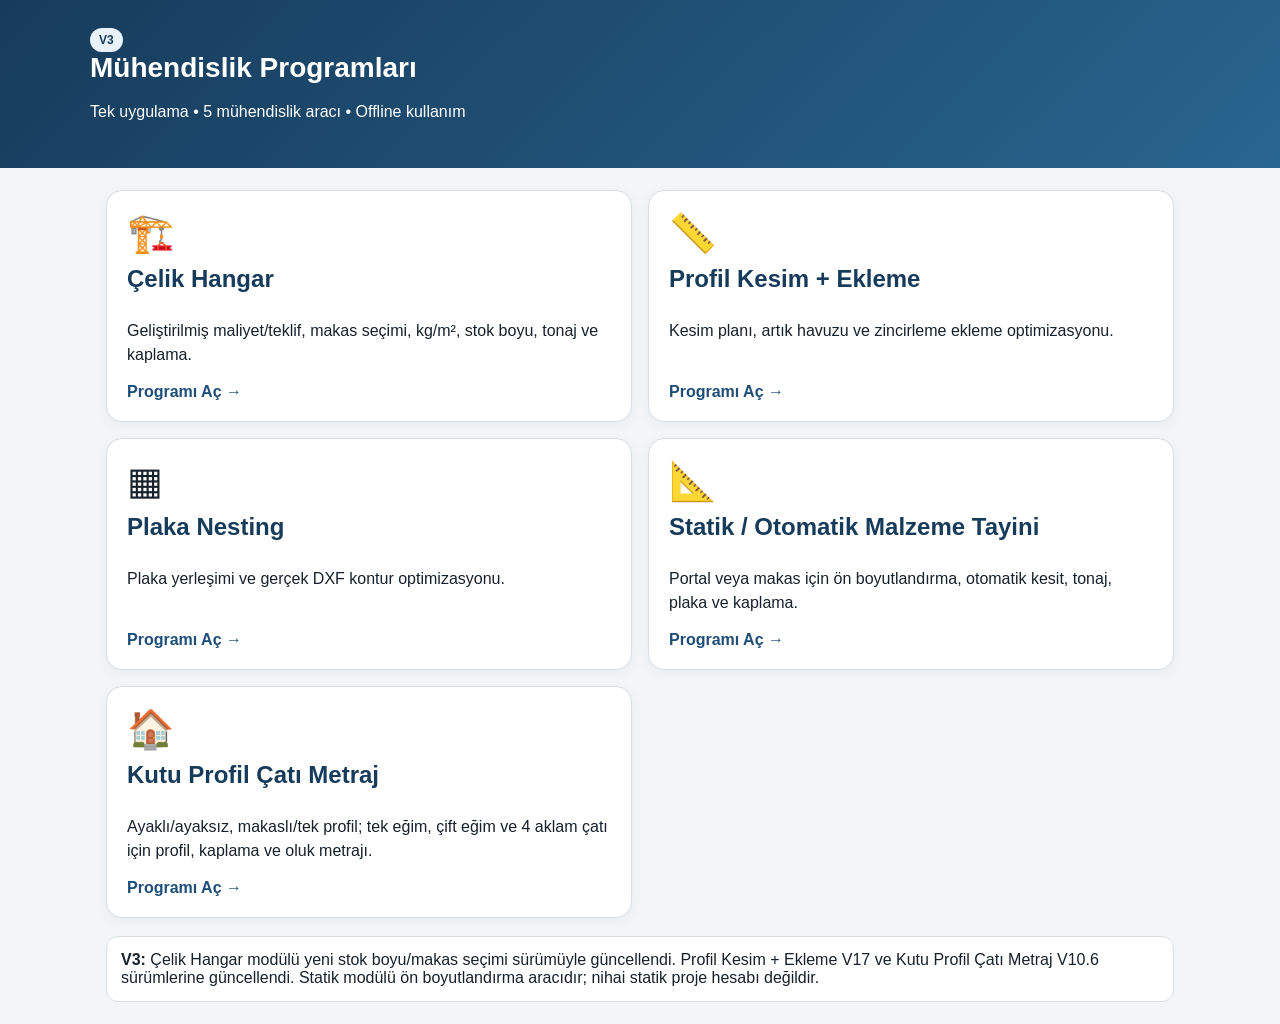
==== index.html @ 97f33c3b "Add files via upload" ====
<!doctype html><html lang="tr"><head><meta charset="utf-8"><meta name="viewport" content="width=device-width,initial-scale=1,viewport-fit=cover"><title>Mühendislik Programları V3</title><link rel="manifest" href="manifest.webmanifest"><meta name="theme-color" content="#173b5b"><meta name="apple-mobile-web-app-capable" content="yes"><meta name="apple-mobile-web-app-title" content="Mühendislik"><style>*{box-sizing:border-box}body{margin:0;font-family:Arial,sans-serif;background:#f3f5f7;color:#17212b}header{padding:28px 20px;background:linear-gradient(135deg,#173b5b,#28658f);color:#fff}header div,main{max-width:1100px;margin:auto}h1{margin:0 0 7px;font-size:28px}p{line-height:1.5}main{padding:22px 16px}.grid{display:grid;grid-template-columns:repeat(2,1fr);gap:16px}.card{display:flex;flex-direction:column;min-height:220px;background:#fff;border:1px solid #d9dee4;border-radius:16px;padding:20px;text-decoration:none;color:inherit;box-shadow:0 3px 12px #0000000d}.card h2{margin:10px 0;color:#173b5b}.icon{font-size:38px}.go{margin-top:auto;font-weight:700;color:#1f4e78}.note{margin-top:18px;background:#fff;border:1px solid #d9dee4;border-radius:12px;padding:14px}.badge{display:inline-block;background:#e8f2f8;color:#173b5b;border-radius:999px;padding:5px 9px;font-size:12px;font-weight:700}@media(max-width:760px){.grid{grid-template-columns:1fr}h1{font-size:23px}.card{min-height:170px}}</style></head><body><header><div><span class="badge">V3</span><h1>Mühendislik Programları</h1><p>Tek uygulama • 5 mühendislik aracı • Offline kullanım</p></div></header><main><div class="grid"><a class="card" href="apps/hangar/index.html"><div class="icon">🏗️</div><h2>Çelik Hangar</h2><p>Geliştirilmiş maliyet/teklif, makas seçimi, kg/m², stok boyu, tonaj ve kaplama.</p><div class="go">Programı Aç →</div></a><a class="card" href="apps/profil-kesim/index.html"><div class="icon">📏</div><h2>Profil Kesim + Ekleme</h2><p>Kesim planı, artık havuzu ve zincirleme ekleme optimizasyonu.</p><div class="go">Programı Aç →</div></a><a class="card" href="apps/plaka-nesting/index.html"><div class="icon">▦</div><h2>Plaka Nesting</h2><p>Plaka yerleşimi ve gerçek DXF kontur optimizasyonu.</p><div class="go">Programı Aç →</div></a><a class="card" href="apps/statik/index.html"><div class="icon">📐</div><h2>Statik / Otomatik Malzeme Tayini</h2><p>Portal veya makas için ön boyutlandırma, otomatik kesit, tonaj, plaka ve kaplama.</p><div class="go">Programı Aç →</div></a><a class="card" href="apps/cati-metraj/index.html"><div class="icon">🏠</div><h2>Kutu Profil Çatı Metraj</h2><p>Ayaklı/ayaksız, makaslı/tek profil; tek eğim, çift eğim ve 4 aklam çatı için profil, kaplama ve oluk metrajı.</p><div class="go">Programı Aç →</div></a></div><div class="note"><b>V3:</b> Çelik Hangar modülü yeni stok boyu/makas seçimi sürümüyle güncellendi. Profil Kesim + Ekleme V17 ve Kutu Profil Çatı Metraj V10.6 sürümlerine güncellendi. Statik modülü ön boyutlandırma aracıdır; nihai statik proje hesabı değildir.</div></main><script>if('serviceWorker' in navigator){addEventListener('load',()=>navigator.serviceWorker.register('./sw.js'));}</script></body></html>
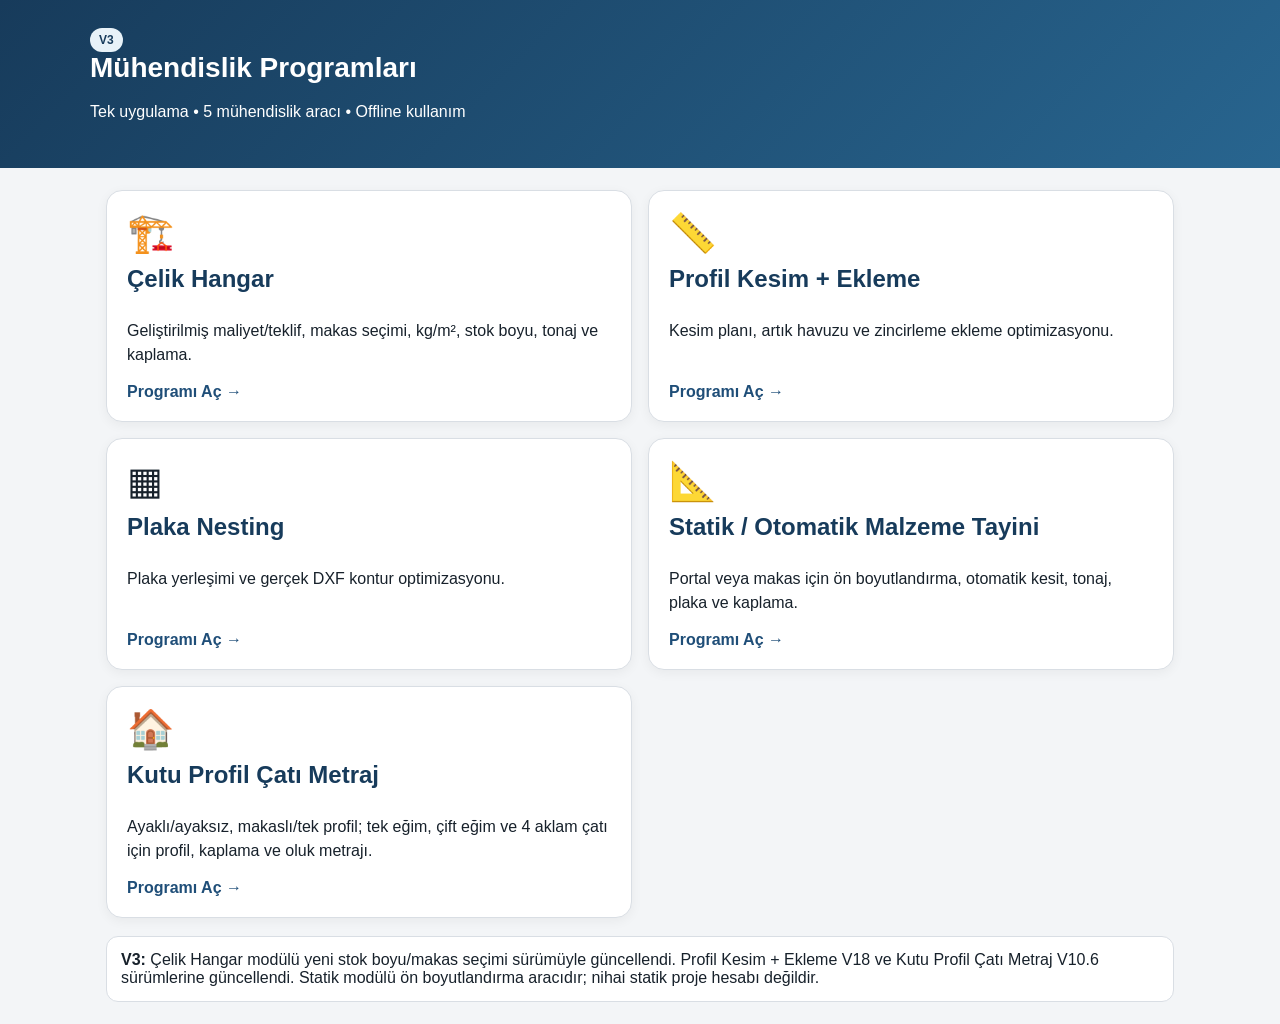
==== commit 1f974ef2: "Add files via upload" ====
--- a/index.html
+++ b/index.html
@@ -1 +1 @@
-<!doctype html><html lang="tr"><head><meta charset="utf-8"><meta name="viewport" content="width=device-width,initial-scale=1,viewport-fit=cover"><title>Mühendislik Programları V3</title><link rel="manifest" href="manifest.webmanifest"><meta name="theme-color" content="#173b5b"><meta name="apple-mobile-web-app-capable" content="yes"><meta name="apple-mobile-web-app-title" content="Mühendislik"><style>*{box-sizing:border-box}body{margin:0;font-family:Arial,sans-serif;background:#f3f5f7;color:#17212b}header{padding:28px 20px;background:linear-gradient(135deg,#173b5b,#28658f);color:#fff}header div,main{max-width:1100px;margin:auto}h1{margin:0 0 7px;font-size:28px}p{line-height:1.5}main{padding:22px 16px}.grid{display:grid;grid-template-columns:repeat(2,1fr);gap:16px}.card{display:flex;flex-direction:column;min-height:220px;background:#fff;border:1px solid #d9dee4;border-radius:16px;padding:20px;text-decoration:none;color:inherit;box-shadow:0 3px 12px #0000000d}.card h2{margin:10px 0;color:#173b5b}.icon{font-size:38px}.go{margin-top:auto;font-weight:700;color:#1f4e78}.note{margin-top:18px;background:#fff;border:1px solid #d9dee4;border-radius:12px;padding:14px}.badge{display:inline-block;background:#e8f2f8;color:#173b5b;border-radius:999px;padding:5px 9px;font-size:12px;font-weight:700}@media(max-width:760px){.grid{grid-template-columns:1fr}h1{font-size:23px}.card{min-height:170px}}</style></head><body><header><div><span class="badge">V3</span><h1>Mühendislik Programları</h1><p>Tek uygulama • 5 mühendislik aracı • Offline kullanım</p></div></header><main><div class="grid"><a class="card" href="apps/hangar/index.html"><div class="icon">🏗️</div><h2>Çelik Hangar</h2><p>Geliştirilmiş maliyet/teklif, makas seçimi, kg/m², stok boyu, tonaj ve kaplama.</p><div class="go">Programı Aç →</div></a><a class="card" href="apps/profil-kesim/index.html"><div class="icon">📏</div><h2>Profil Kesim + Ekleme</h2><p>Kesim planı, artık havuzu ve zincirleme ekleme optimizasyonu.</p><div class="go">Programı Aç →</div></a><a class="card" href="apps/plaka-nesting/index.html"><div class="icon">▦</div><h2>Plaka Nesting</h2><p>Plaka yerleşimi ve gerçek DXF kontur optimizasyonu.</p><div class="go">Programı Aç →</div></a><a class="card" href="apps/statik/index.html"><div class="icon">📐</div><h2>Statik / Otomatik Malzeme Tayini</h2><p>Portal veya makas için ön boyutlandırma, otomatik kesit, tonaj, plaka ve kaplama.</p><div class="go">Programı Aç →</div></a><a class="card" href="apps/cati-metraj/index.html"><div class="icon">🏠</div><h2>Kutu Profil Çatı Metraj</h2><p>Ayaklı/ayaksız, makaslı/tek profil; tek eğim, çift eğim ve 4 aklam çatı için profil, kaplama ve oluk metrajı.</p><div class="go">Programı Aç →</div></a></div><div class="note"><b>V3:</b> Çelik Hangar modülü yeni stok boyu/makas seçimi sürümüyle güncellendi. Profil Kesim + Ekleme V17 ve Kutu Profil Çatı Metraj V10.6 sürümlerine güncellendi. Statik modülü ön boyutlandırma aracıdır; nihai statik proje hesabı değildir.</div></main><script>if('serviceWorker' in navigator){addEventListener('load',()=>navigator.serviceWorker.register('./sw.js'));}</script></body></html>+<!doctype html><html lang="tr"><head><meta charset="utf-8"><meta name="viewport" content="width=device-width,initial-scale=1,viewport-fit=cover"><title>Mühendislik Programları V3</title><link rel="manifest" href="manifest.webmanifest"><meta name="theme-color" content="#173b5b"><meta name="apple-mobile-web-app-capable" content="yes"><meta name="apple-mobile-web-app-title" content="Mühendislik"><style>*{box-sizing:border-box}body{margin:0;font-family:Arial,sans-serif;background:#f3f5f7;color:#17212b}header{padding:28px 20px;background:linear-gradient(135deg,#173b5b,#28658f);color:#fff}header div,main{max-width:1100px;margin:auto}h1{margin:0 0 7px;font-size:28px}p{line-height:1.5}main{padding:22px 16px}.grid{display:grid;grid-template-columns:repeat(2,1fr);gap:16px}.card{display:flex;flex-direction:column;min-height:220px;background:#fff;border:1px solid #d9dee4;border-radius:16px;padding:20px;text-decoration:none;color:inherit;box-shadow:0 3px 12px #0000000d}.card h2{margin:10px 0;color:#173b5b}.icon{font-size:38px}.go{margin-top:auto;font-weight:700;color:#1f4e78}.note{margin-top:18px;background:#fff;border:1px solid #d9dee4;border-radius:12px;padding:14px}.badge{display:inline-block;background:#e8f2f8;color:#173b5b;border-radius:999px;padding:5px 9px;font-size:12px;font-weight:700}@media(max-width:760px){.grid{grid-template-columns:1fr}h1{font-size:23px}.card{min-height:170px}}</style></head><body><header><div><span class="badge">V3</span><h1>Mühendislik Programları</h1><p>Tek uygulama • 5 mühendislik aracı • Offline kullanım</p></div></header><main><div class="grid"><a class="card" href="apps/hangar/index.html"><div class="icon">🏗️</div><h2>Çelik Hangar</h2><p>Geliştirilmiş maliyet/teklif, makas seçimi, kg/m², stok boyu, tonaj ve kaplama.</p><div class="go">Programı Aç →</div></a><a class="card" href="apps/profil-kesim/index.html"><div class="icon">📏</div><h2>Profil Kesim + Ekleme</h2><p>Kesim planı, artık havuzu ve zincirleme ekleme optimizasyonu.</p><div class="go">Programı Aç →</div></a><a class="card" href="apps/plaka-nesting/index.html"><div class="icon">▦</div><h2>Plaka Nesting</h2><p>Plaka yerleşimi ve gerçek DXF kontur optimizasyonu.</p><div class="go">Programı Aç →</div></a><a class="card" href="apps/statik/index.html"><div class="icon">📐</div><h2>Statik / Otomatik Malzeme Tayini</h2><p>Portal veya makas için ön boyutlandırma, otomatik kesit, tonaj, plaka ve kaplama.</p><div class="go">Programı Aç →</div></a><a class="card" href="apps/cati-metraj/index.html"><div class="icon">🏠</div><h2>Kutu Profil Çatı Metraj</h2><p>Ayaklı/ayaksız, makaslı/tek profil; tek eğim, çift eğim ve 4 aklam çatı için profil, kaplama ve oluk metrajı.</p><div class="go">Programı Aç →</div></a></div><div class="note"><b>V3:</b> Çelik Hangar modülü yeni stok boyu/makas seçimi sürümüyle güncellendi. Profil Kesim + Ekleme V18 ve Kutu Profil Çatı Metraj V10.6 sürümlerine güncellendi. Statik modülü ön boyutlandırma aracıdır; nihai statik proje hesabı değildir.</div></main><script>if('serviceWorker' in navigator){addEventListener('load',()=>navigator.serviceWorker.register('./sw.js'));}</script></body></html>
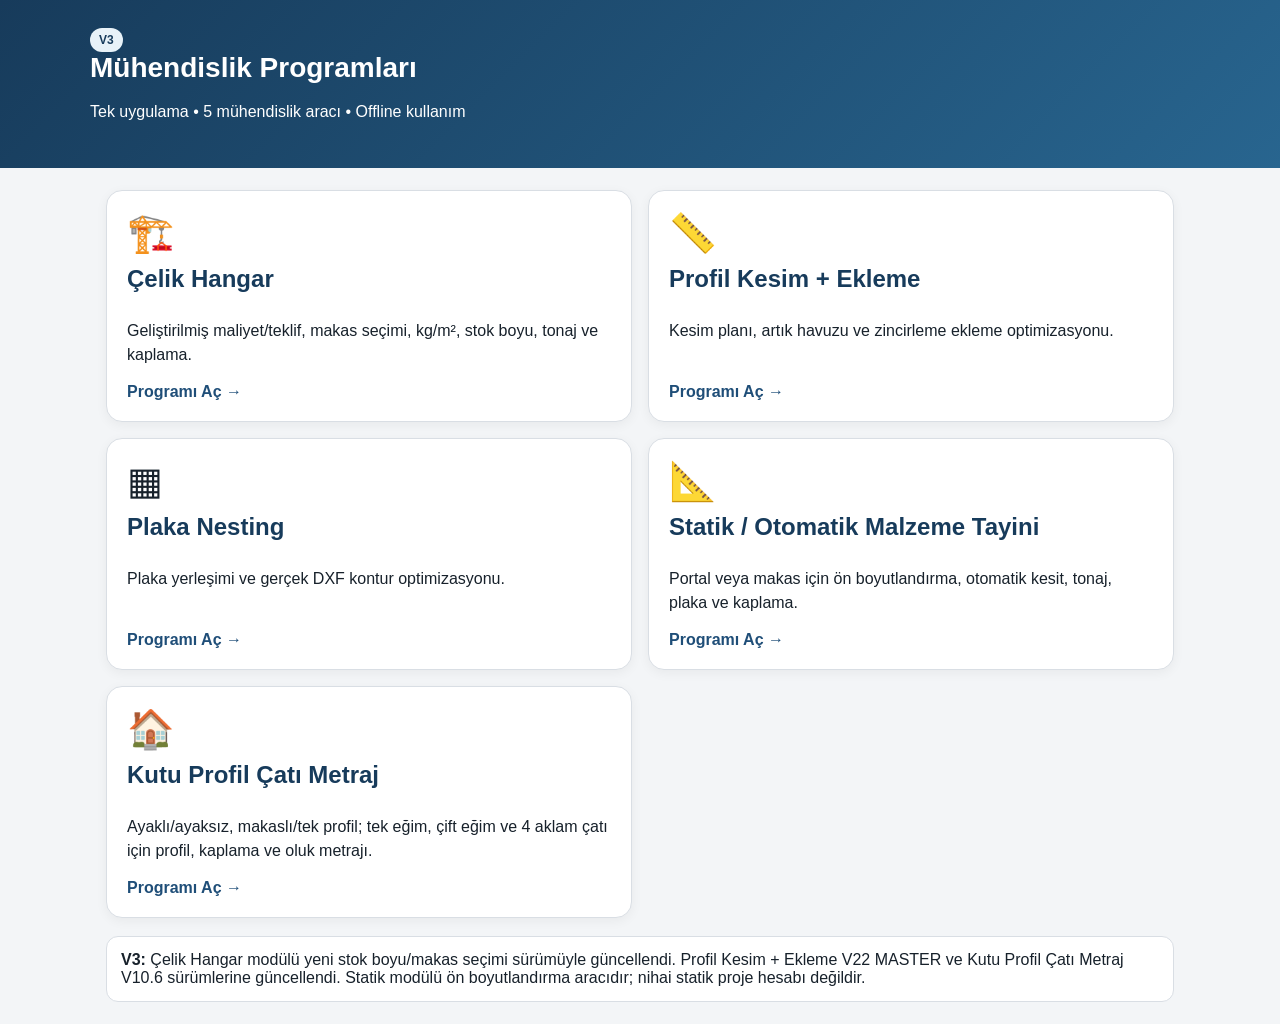
==== commit 6a3a6c87: "Add files via upload" ====
--- a/index.html
+++ b/index.html
@@ -1 +1 @@
-<!doctype html><html lang="tr"><head><meta charset="utf-8"><meta name="viewport" content="width=device-width,initial-scale=1,viewport-fit=cover"><title>Mühendislik Programları V3</title><link rel="manifest" href="manifest.webmanifest"><meta name="theme-color" content="#173b5b"><meta name="apple-mobile-web-app-capable" content="yes"><meta name="apple-mobile-web-app-title" content="Mühendislik"><style>*{box-sizing:border-box}body{margin:0;font-family:Arial,sans-serif;background:#f3f5f7;color:#17212b}header{padding:28px 20px;background:linear-gradient(135deg,#173b5b,#28658f);color:#fff}header div,main{max-width:1100px;margin:auto}h1{margin:0 0 7px;font-size:28px}p{line-height:1.5}main{padding:22px 16px}.grid{display:grid;grid-template-columns:repeat(2,1fr);gap:16px}.card{display:flex;flex-direction:column;min-height:220px;background:#fff;border:1px solid #d9dee4;border-radius:16px;padding:20px;text-decoration:none;color:inherit;box-shadow:0 3px 12px #0000000d}.card h2{margin:10px 0;color:#173b5b}.icon{font-size:38px}.go{margin-top:auto;font-weight:700;color:#1f4e78}.note{margin-top:18px;background:#fff;border:1px solid #d9dee4;border-radius:12px;padding:14px}.badge{display:inline-block;background:#e8f2f8;color:#173b5b;border-radius:999px;padding:5px 9px;font-size:12px;font-weight:700}@media(max-width:760px){.grid{grid-template-columns:1fr}h1{font-size:23px}.card{min-height:170px}}</style></head><body><header><div><span class="badge">V3</span><h1>Mühendislik Programları</h1><p>Tek uygulama • 5 mühendislik aracı • Offline kullanım</p></div></header><main><div class="grid"><a class="card" href="apps/hangar/index.html"><div class="icon">🏗️</div><h2>Çelik Hangar</h2><p>Geliştirilmiş maliyet/teklif, makas seçimi, kg/m², stok boyu, tonaj ve kaplama.</p><div class="go">Programı Aç →</div></a><a class="card" href="apps/profil-kesim/index.html"><div class="icon">📏</div><h2>Profil Kesim + Ekleme</h2><p>Kesim planı, artık havuzu ve zincirleme ekleme optimizasyonu.</p><div class="go">Programı Aç →</div></a><a class="card" href="apps/plaka-nesting/index.html"><div class="icon">▦</div><h2>Plaka Nesting</h2><p>Plaka yerleşimi ve gerçek DXF kontur optimizasyonu.</p><div class="go">Programı Aç →</div></a><a class="card" href="apps/statik/index.html"><div class="icon">📐</div><h2>Statik / Otomatik Malzeme Tayini</h2><p>Portal veya makas için ön boyutlandırma, otomatik kesit, tonaj, plaka ve kaplama.</p><div class="go">Programı Aç →</div></a><a class="card" href="apps/cati-metraj/index.html"><div class="icon">🏠</div><h2>Kutu Profil Çatı Metraj</h2><p>Ayaklı/ayaksız, makaslı/tek profil; tek eğim, çift eğim ve 4 aklam çatı için profil, kaplama ve oluk metrajı.</p><div class="go">Programı Aç →</div></a></div><div class="note"><b>V3:</b> Çelik Hangar modülü yeni stok boyu/makas seçimi sürümüyle güncellendi. Profil Kesim + Ekleme V18 ve Kutu Profil Çatı Metraj V10.6 sürümlerine güncellendi. Statik modülü ön boyutlandırma aracıdır; nihai statik proje hesabı değildir.</div></main><script>if('serviceWorker' in navigator){addEventListener('load',()=>navigator.serviceWorker.register('./sw.js'));}</script></body></html>+<!doctype html><html lang="tr"><head><meta charset="utf-8"><meta name="viewport" content="width=device-width,initial-scale=1,viewport-fit=cover"><title>Mühendislik Programları V3</title><link rel="manifest" href="manifest.webmanifest"><meta name="theme-color" content="#173b5b"><meta name="apple-mobile-web-app-capable" content="yes"><meta name="apple-mobile-web-app-title" content="Mühendislik"><style>*{box-sizing:border-box}body{margin:0;font-family:Arial,sans-serif;background:#f3f5f7;color:#17212b}header{padding:28px 20px;background:linear-gradient(135deg,#173b5b,#28658f);color:#fff}header div,main{max-width:1100px;margin:auto}h1{margin:0 0 7px;font-size:28px}p{line-height:1.5}main{padding:22px 16px}.grid{display:grid;grid-template-columns:repeat(2,1fr);gap:16px}.card{display:flex;flex-direction:column;min-height:220px;background:#fff;border:1px solid #d9dee4;border-radius:16px;padding:20px;text-decoration:none;color:inherit;box-shadow:0 3px 12px #0000000d}.card h2{margin:10px 0;color:#173b5b}.icon{font-size:38px}.go{margin-top:auto;font-weight:700;color:#1f4e78}.note{margin-top:18px;background:#fff;border:1px solid #d9dee4;border-radius:12px;padding:14px}.badge{display:inline-block;background:#e8f2f8;color:#173b5b;border-radius:999px;padding:5px 9px;font-size:12px;font-weight:700}@media(max-width:760px){.grid{grid-template-columns:1fr}h1{font-size:23px}.card{min-height:170px}}</style></head><body><header><div><span class="badge">V3</span><h1>Mühendislik Programları</h1><p>Tek uygulama • 5 mühendislik aracı • Offline kullanım</p></div></header><main><div class="grid"><a class="card" href="apps/hangar/index.html"><div class="icon">🏗️</div><h2>Çelik Hangar</h2><p>Geliştirilmiş maliyet/teklif, makas seçimi, kg/m², stok boyu, tonaj ve kaplama.</p><div class="go">Programı Aç →</div></a><a class="card" href="apps/profil-kesim/index.html"><div class="icon">📏</div><h2>Profil Kesim + Ekleme</h2><p>Kesim planı, artık havuzu ve zincirleme ekleme optimizasyonu.</p><div class="go">Programı Aç →</div></a><a class="card" href="apps/plaka-nesting/index.html"><div class="icon">▦</div><h2>Plaka Nesting</h2><p>Plaka yerleşimi ve gerçek DXF kontur optimizasyonu.</p><div class="go">Programı Aç →</div></a><a class="card" href="apps/statik/index.html"><div class="icon">📐</div><h2>Statik / Otomatik Malzeme Tayini</h2><p>Portal veya makas için ön boyutlandırma, otomatik kesit, tonaj, plaka ve kaplama.</p><div class="go">Programı Aç →</div></a><a class="card" href="apps/cati-metraj/index.html"><div class="icon">🏠</div><h2>Kutu Profil Çatı Metraj</h2><p>Ayaklı/ayaksız, makaslı/tek profil; tek eğim, çift eğim ve 4 aklam çatı için profil, kaplama ve oluk metrajı.</p><div class="go">Programı Aç →</div></a></div><div class="note"><b>V3:</b> Çelik Hangar modülü yeni stok boyu/makas seçimi sürümüyle güncellendi. Profil Kesim + Ekleme V22 MASTER ve Kutu Profil Çatı Metraj V10.6 sürümlerine güncellendi. Statik modülü ön boyutlandırma aracıdır; nihai statik proje hesabı değildir.</div></main><script>if('serviceWorker' in navigator){addEventListener('load',()=>navigator.serviceWorker.register('./sw.js'));}</script></body></html>
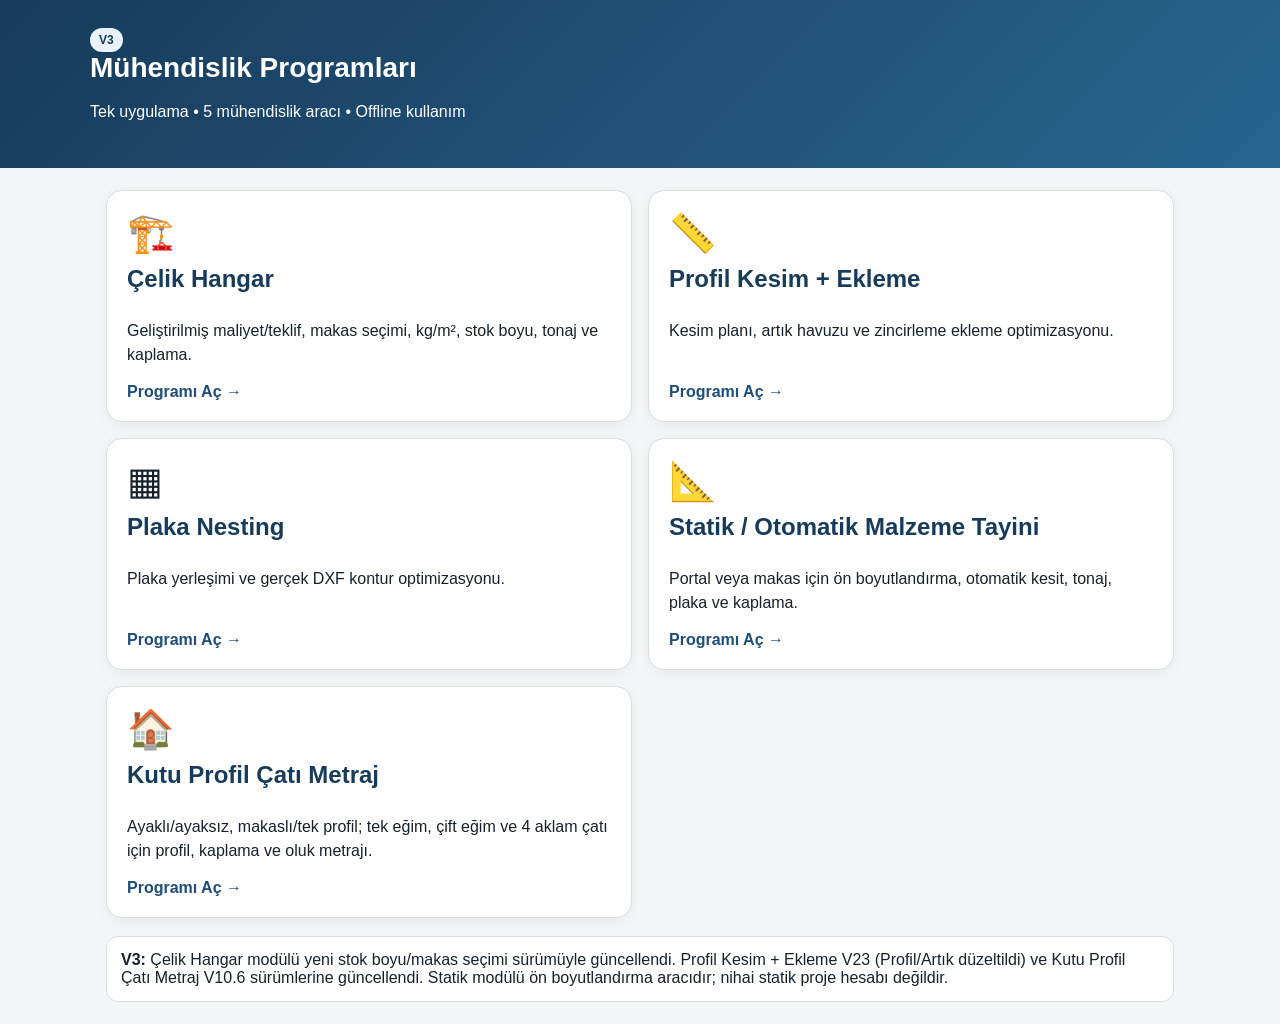
==== commit ab2e3e2f: "Add files via upload" ====
--- a/index.html
+++ b/index.html
@@ -1 +1 @@
-<!doctype html><html lang="tr"><head><meta charset="utf-8"><meta name="viewport" content="width=device-width,initial-scale=1,viewport-fit=cover"><title>Mühendislik Programları V3</title><link rel="manifest" href="manifest.webmanifest"><meta name="theme-color" content="#173b5b"><meta name="apple-mobile-web-app-capable" content="yes"><meta name="apple-mobile-web-app-title" content="Mühendislik"><style>*{box-sizing:border-box}body{margin:0;font-family:Arial,sans-serif;background:#f3f5f7;color:#17212b}header{padding:28px 20px;background:linear-gradient(135deg,#173b5b,#28658f);color:#fff}header div,main{max-width:1100px;margin:auto}h1{margin:0 0 7px;font-size:28px}p{line-height:1.5}main{padding:22px 16px}.grid{display:grid;grid-template-columns:repeat(2,1fr);gap:16px}.card{display:flex;flex-direction:column;min-height:220px;background:#fff;border:1px solid #d9dee4;border-radius:16px;padding:20px;text-decoration:none;color:inherit;box-shadow:0 3px 12px #0000000d}.card h2{margin:10px 0;color:#173b5b}.icon{font-size:38px}.go{margin-top:auto;font-weight:700;color:#1f4e78}.note{margin-top:18px;background:#fff;border:1px solid #d9dee4;border-radius:12px;padding:14px}.badge{display:inline-block;background:#e8f2f8;color:#173b5b;border-radius:999px;padding:5px 9px;font-size:12px;font-weight:700}@media(max-width:760px){.grid{grid-template-columns:1fr}h1{font-size:23px}.card{min-height:170px}}</style></head><body><header><div><span class="badge">V3</span><h1>Mühendislik Programları</h1><p>Tek uygulama • 5 mühendislik aracı • Offline kullanım</p></div></header><main><div class="grid"><a class="card" href="apps/hangar/index.html"><div class="icon">🏗️</div><h2>Çelik Hangar</h2><p>Geliştirilmiş maliyet/teklif, makas seçimi, kg/m², stok boyu, tonaj ve kaplama.</p><div class="go">Programı Aç →</div></a><a class="card" href="apps/profil-kesim/index.html"><div class="icon">📏</div><h2>Profil Kesim + Ekleme</h2><p>Kesim planı, artık havuzu ve zincirleme ekleme optimizasyonu.</p><div class="go">Programı Aç →</div></a><a class="card" href="apps/plaka-nesting/index.html"><div class="icon">▦</div><h2>Plaka Nesting</h2><p>Plaka yerleşimi ve gerçek DXF kontur optimizasyonu.</p><div class="go">Programı Aç →</div></a><a class="card" href="apps/statik/index.html"><div class="icon">📐</div><h2>Statik / Otomatik Malzeme Tayini</h2><p>Portal veya makas için ön boyutlandırma, otomatik kesit, tonaj, plaka ve kaplama.</p><div class="go">Programı Aç →</div></a><a class="card" href="apps/cati-metraj/index.html"><div class="icon">🏠</div><h2>Kutu Profil Çatı Metraj</h2><p>Ayaklı/ayaksız, makaslı/tek profil; tek eğim, çift eğim ve 4 aklam çatı için profil, kaplama ve oluk metrajı.</p><div class="go">Programı Aç →</div></a></div><div class="note"><b>V3:</b> Çelik Hangar modülü yeni stok boyu/makas seçimi sürümüyle güncellendi. Profil Kesim + Ekleme V22 MASTER ve Kutu Profil Çatı Metraj V10.6 sürümlerine güncellendi. Statik modülü ön boyutlandırma aracıdır; nihai statik proje hesabı değildir.</div></main><script>if('serviceWorker' in navigator){addEventListener('load',()=>navigator.serviceWorker.register('./sw.js'));}</script></body></html>+<!doctype html><html lang="tr"><head><meta charset="utf-8"><meta name="viewport" content="width=device-width,initial-scale=1,viewport-fit=cover"><title>Mühendislik Programları V3</title><link rel="manifest" href="manifest.webmanifest"><meta name="theme-color" content="#173b5b"><meta name="apple-mobile-web-app-capable" content="yes"><meta name="apple-mobile-web-app-title" content="Mühendislik"><style>*{box-sizing:border-box}body{margin:0;font-family:Arial,sans-serif;background:#f3f5f7;color:#17212b}header{padding:28px 20px;background:linear-gradient(135deg,#173b5b,#28658f);color:#fff}header div,main{max-width:1100px;margin:auto}h1{margin:0 0 7px;font-size:28px}p{line-height:1.5}main{padding:22px 16px}.grid{display:grid;grid-template-columns:repeat(2,1fr);gap:16px}.card{display:flex;flex-direction:column;min-height:220px;background:#fff;border:1px solid #d9dee4;border-radius:16px;padding:20px;text-decoration:none;color:inherit;box-shadow:0 3px 12px #0000000d}.card h2{margin:10px 0;color:#173b5b}.icon{font-size:38px}.go{margin-top:auto;font-weight:700;color:#1f4e78}.note{margin-top:18px;background:#fff;border:1px solid #d9dee4;border-radius:12px;padding:14px}.badge{display:inline-block;background:#e8f2f8;color:#173b5b;border-radius:999px;padding:5px 9px;font-size:12px;font-weight:700}@media(max-width:760px){.grid{grid-template-columns:1fr}h1{font-size:23px}.card{min-height:170px}}</style></head><body><header><div><span class="badge">V3</span><h1>Mühendislik Programları</h1><p>Tek uygulama • 5 mühendislik aracı • Offline kullanım</p></div></header><main><div class="grid"><a class="card" href="apps/hangar/index.html"><div class="icon">🏗️</div><h2>Çelik Hangar</h2><p>Geliştirilmiş maliyet/teklif, makas seçimi, kg/m², stok boyu, tonaj ve kaplama.</p><div class="go">Programı Aç →</div></a><a class="card" href="apps/profil-kesim/index.html"><div class="icon">📏</div><h2>Profil Kesim + Ekleme</h2><p>Kesim planı, artık havuzu ve zincirleme ekleme optimizasyonu.</p><div class="go">Programı Aç →</div></a><a class="card" href="apps/plaka-nesting/index.html"><div class="icon">▦</div><h2>Plaka Nesting</h2><p>Plaka yerleşimi ve gerçek DXF kontur optimizasyonu.</p><div class="go">Programı Aç →</div></a><a class="card" href="apps/statik/index.html"><div class="icon">📐</div><h2>Statik / Otomatik Malzeme Tayini</h2><p>Portal veya makas için ön boyutlandırma, otomatik kesit, tonaj, plaka ve kaplama.</p><div class="go">Programı Aç →</div></a><a class="card" href="apps/cati-metraj/index.html"><div class="icon">🏠</div><h2>Kutu Profil Çatı Metraj</h2><p>Ayaklı/ayaksız, makaslı/tek profil; tek eğim, çift eğim ve 4 aklam çatı için profil, kaplama ve oluk metrajı.</p><div class="go">Programı Aç →</div></a></div><div class="note"><b>V3:</b> Çelik Hangar modülü yeni stok boyu/makas seçimi sürümüyle güncellendi. Profil Kesim + Ekleme V23 (Profil/Artık düzeltildi) ve Kutu Profil Çatı Metraj V10.6 sürümlerine güncellendi. Statik modülü ön boyutlandırma aracıdır; nihai statik proje hesabı değildir.</div></main><script>if('serviceWorker' in navigator){addEventListener('load',()=>navigator.serviceWorker.register('./sw.js'));}</script></body></html>
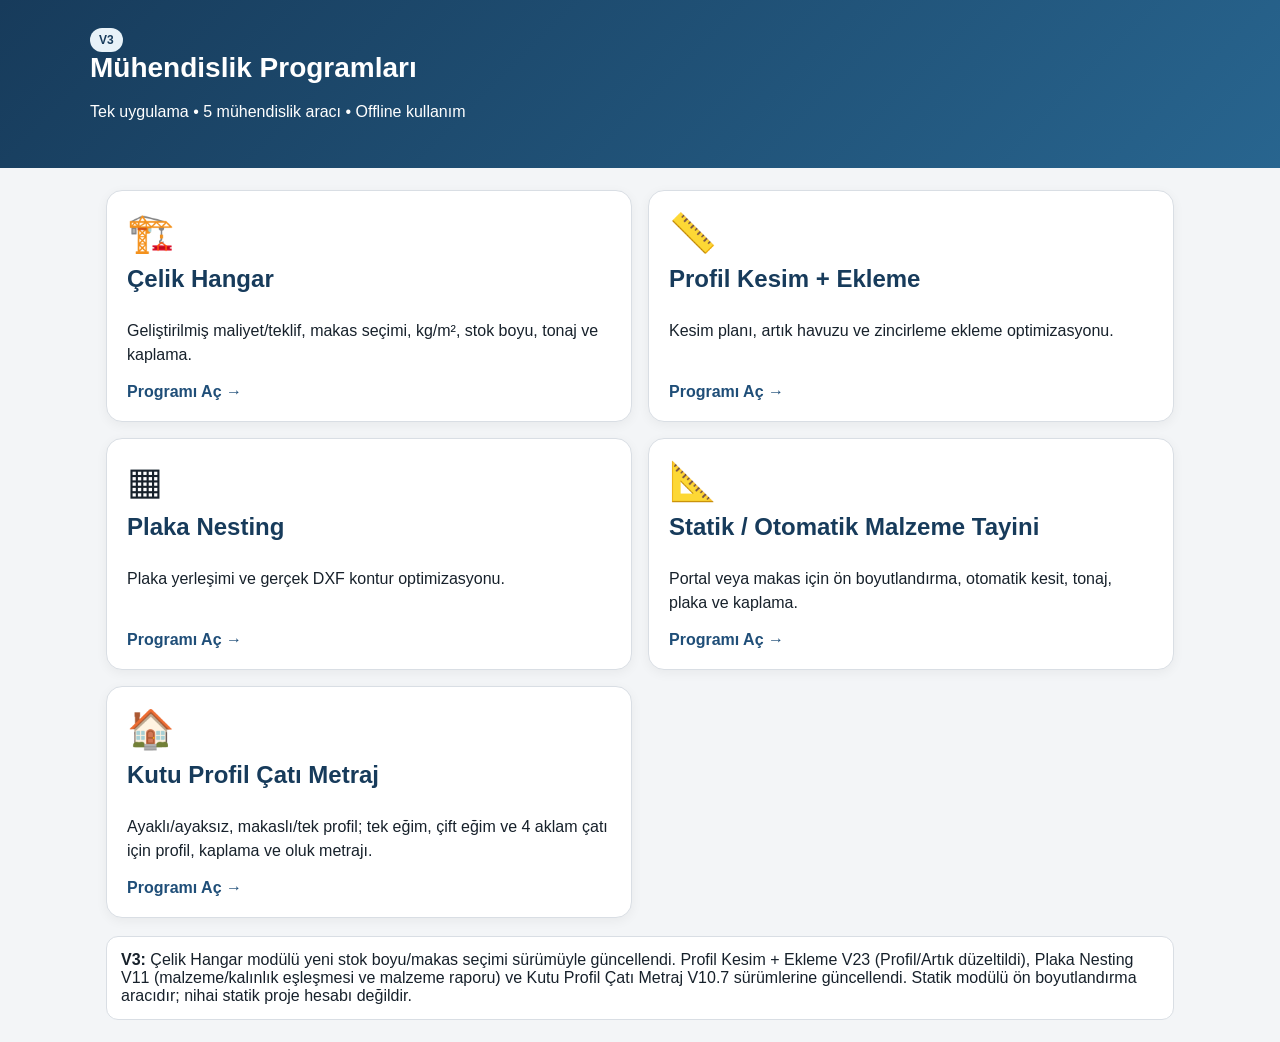
==== commit 7e17f00d: "Add files via upload" ====
--- a/index.html
+++ b/index.html
@@ -1 +1 @@
-<!doctype html><html lang="tr"><head><meta charset="utf-8"><meta name="viewport" content="width=device-width,initial-scale=1,viewport-fit=cover"><title>Mühendislik Programları V3</title><link rel="manifest" href="manifest.webmanifest"><meta name="theme-color" content="#173b5b"><meta name="apple-mobile-web-app-capable" content="yes"><meta name="apple-mobile-web-app-title" content="Mühendislik"><style>*{box-sizing:border-box}body{margin:0;font-family:Arial,sans-serif;background:#f3f5f7;color:#17212b}header{padding:28px 20px;background:linear-gradient(135deg,#173b5b,#28658f);color:#fff}header div,main{max-width:1100px;margin:auto}h1{margin:0 0 7px;font-size:28px}p{line-height:1.5}main{padding:22px 16px}.grid{display:grid;grid-template-columns:repeat(2,1fr);gap:16px}.card{display:flex;flex-direction:column;min-height:220px;background:#fff;border:1px solid #d9dee4;border-radius:16px;padding:20px;text-decoration:none;color:inherit;box-shadow:0 3px 12px #0000000d}.card h2{margin:10px 0;color:#173b5b}.icon{font-size:38px}.go{margin-top:auto;font-weight:700;color:#1f4e78}.note{margin-top:18px;background:#fff;border:1px solid #d9dee4;border-radius:12px;padding:14px}.badge{display:inline-block;background:#e8f2f8;color:#173b5b;border-radius:999px;padding:5px 9px;font-size:12px;font-weight:700}@media(max-width:760px){.grid{grid-template-columns:1fr}h1{font-size:23px}.card{min-height:170px}}</style></head><body><header><div><span class="badge">V3</span><h1>Mühendislik Programları</h1><p>Tek uygulama • 5 mühendislik aracı • Offline kullanım</p></div></header><main><div class="grid"><a class="card" href="apps/hangar/index.html"><div class="icon">🏗️</div><h2>Çelik Hangar</h2><p>Geliştirilmiş maliyet/teklif, makas seçimi, kg/m², stok boyu, tonaj ve kaplama.</p><div class="go">Programı Aç →</div></a><a class="card" href="apps/profil-kesim/index.html"><div class="icon">📏</div><h2>Profil Kesim + Ekleme</h2><p>Kesim planı, artık havuzu ve zincirleme ekleme optimizasyonu.</p><div class="go">Programı Aç →</div></a><a class="card" href="apps/plaka-nesting/index.html"><div class="icon">▦</div><h2>Plaka Nesting</h2><p>Plaka yerleşimi ve gerçek DXF kontur optimizasyonu.</p><div class="go">Programı Aç →</div></a><a class="card" href="apps/statik/index.html"><div class="icon">📐</div><h2>Statik / Otomatik Malzeme Tayini</h2><p>Portal veya makas için ön boyutlandırma, otomatik kesit, tonaj, plaka ve kaplama.</p><div class="go">Programı Aç →</div></a><a class="card" href="apps/cati-metraj/index.html"><div class="icon">🏠</div><h2>Kutu Profil Çatı Metraj</h2><p>Ayaklı/ayaksız, makaslı/tek profil; tek eğim, çift eğim ve 4 aklam çatı için profil, kaplama ve oluk metrajı.</p><div class="go">Programı Aç →</div></a></div><div class="note"><b>V3:</b> Çelik Hangar modülü yeni stok boyu/makas seçimi sürümüyle güncellendi. Profil Kesim + Ekleme V23 (Profil/Artık düzeltildi) ve Kutu Profil Çatı Metraj V10.6 sürümlerine güncellendi. Statik modülü ön boyutlandırma aracıdır; nihai statik proje hesabı değildir.</div></main><script>if('serviceWorker' in navigator){addEventListener('load',()=>navigator.serviceWorker.register('./sw.js'));}</script></body></html>+<!doctype html><html lang="tr"><head><meta charset="utf-8"><meta name="viewport" content="width=device-width,initial-scale=1,viewport-fit=cover"><title>Mühendislik Programları V3</title><link rel="manifest" href="manifest.webmanifest"><meta name="theme-color" content="#173b5b"><meta name="apple-mobile-web-app-capable" content="yes"><meta name="apple-mobile-web-app-title" content="Mühendislik"><style>*{box-sizing:border-box}body{margin:0;font-family:Arial,sans-serif;background:#f3f5f7;color:#17212b}header{padding:28px 20px;background:linear-gradient(135deg,#173b5b,#28658f);color:#fff}header div,main{max-width:1100px;margin:auto}h1{margin:0 0 7px;font-size:28px}p{line-height:1.5}main{padding:22px 16px}.grid{display:grid;grid-template-columns:repeat(2,1fr);gap:16px}.card{display:flex;flex-direction:column;min-height:220px;background:#fff;border:1px solid #d9dee4;border-radius:16px;padding:20px;text-decoration:none;color:inherit;box-shadow:0 3px 12px #0000000d}.card h2{margin:10px 0;color:#173b5b}.icon{font-size:38px}.go{margin-top:auto;font-weight:700;color:#1f4e78}.note{margin-top:18px;background:#fff;border:1px solid #d9dee4;border-radius:12px;padding:14px}.badge{display:inline-block;background:#e8f2f8;color:#173b5b;border-radius:999px;padding:5px 9px;font-size:12px;font-weight:700}@media(max-width:760px){.grid{grid-template-columns:1fr}h1{font-size:23px}.card{min-height:170px}}</style></head><body><header><div><span class="badge">V3</span><h1>Mühendislik Programları</h1><p>Tek uygulama • 5 mühendislik aracı • Offline kullanım</p></div></header><main><div class="grid"><a class="card" href="apps/hangar/index.html"><div class="icon">🏗️</div><h2>Çelik Hangar</h2><p>Geliştirilmiş maliyet/teklif, makas seçimi, kg/m², stok boyu, tonaj ve kaplama.</p><div class="go">Programı Aç →</div></a><a class="card" href="apps/profil-kesim/index.html"><div class="icon">📏</div><h2>Profil Kesim + Ekleme</h2><p>Kesim planı, artık havuzu ve zincirleme ekleme optimizasyonu.</p><div class="go">Programı Aç →</div></a><a class="card" href="apps/plaka-nesting/index.html"><div class="icon">▦</div><h2>Plaka Nesting</h2><p>Plaka yerleşimi ve gerçek DXF kontur optimizasyonu.</p><div class="go">Programı Aç →</div></a><a class="card" href="apps/statik/index.html"><div class="icon">📐</div><h2>Statik / Otomatik Malzeme Tayini</h2><p>Portal veya makas için ön boyutlandırma, otomatik kesit, tonaj, plaka ve kaplama.</p><div class="go">Programı Aç →</div></a><a class="card" href="apps/cati-metraj/index.html"><div class="icon">🏠</div><h2>Kutu Profil Çatı Metraj</h2><p>Ayaklı/ayaksız, makaslı/tek profil; tek eğim, çift eğim ve 4 aklam çatı için profil, kaplama ve oluk metrajı.</p><div class="go">Programı Aç →</div></a></div><div class="note"><b>V3:</b> Çelik Hangar modülü yeni stok boyu/makas seçimi sürümüyle güncellendi. Profil Kesim + Ekleme V23 (Profil/Artık düzeltildi), Plaka Nesting V11 (malzeme/kalınlık eşleşmesi ve malzeme raporu) ve Kutu Profil Çatı Metraj V10.7 sürümlerine güncellendi. Statik modülü ön boyutlandırma aracıdır; nihai statik proje hesabı değildir.</div></main><script>if('serviceWorker' in navigator){addEventListener('load',()=>navigator.serviceWorker.register('./sw.js'));}</script></body></html>
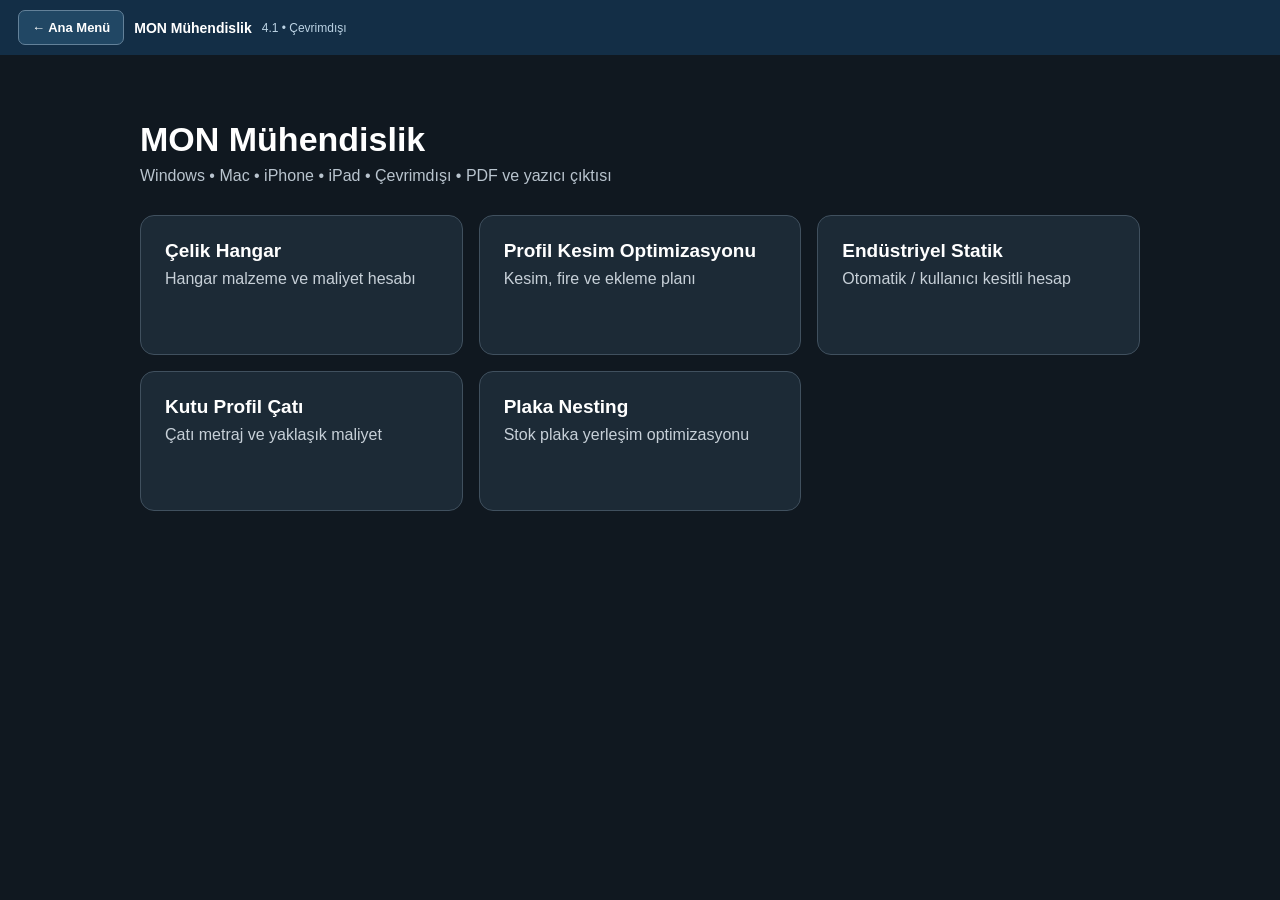
==== commit e3719307: "Add files via upload" ====
--- a/index.html
+++ b/index.html
@@ -1 +1,13 @@
-<!doctype html><html lang="tr"><head><meta charset="utf-8"><meta name="viewport" content="width=device-width,initial-scale=1,viewport-fit=cover"><title>Mühendislik Programları V3</title><link rel="manifest" href="manifest.webmanifest"><meta name="theme-color" content="#173b5b"><meta name="apple-mobile-web-app-capable" content="yes"><meta name="apple-mobile-web-app-title" content="Mühendislik"><style>*{box-sizing:border-box}body{margin:0;font-family:Arial,sans-serif;background:#f3f5f7;color:#17212b}header{padding:28px 20px;background:linear-gradient(135deg,#173b5b,#28658f);color:#fff}header div,main{max-width:1100px;margin:auto}h1{margin:0 0 7px;font-size:28px}p{line-height:1.5}main{padding:22px 16px}.grid{display:grid;grid-template-columns:repeat(2,1fr);gap:16px}.card{display:flex;flex-direction:column;min-height:220px;background:#fff;border:1px solid #d9dee4;border-radius:16px;padding:20px;text-decoration:none;color:inherit;box-shadow:0 3px 12px #0000000d}.card h2{margin:10px 0;color:#173b5b}.icon{font-size:38px}.go{margin-top:auto;font-weight:700;color:#1f4e78}.note{margin-top:18px;background:#fff;border:1px solid #d9dee4;border-radius:12px;padding:14px}.badge{display:inline-block;background:#e8f2f8;color:#173b5b;border-radius:999px;padding:5px 9px;font-size:12px;font-weight:700}@media(max-width:760px){.grid{grid-template-columns:1fr}h1{font-size:23px}.card{min-height:170px}}</style></head><body><header><div><span class="badge">V3</span><h1>Mühendislik Programları</h1><p>Tek uygulama • 5 mühendislik aracı • Offline kullanım</p></div></header><main><div class="grid"><a class="card" href="apps/hangar/index.html"><div class="icon">🏗️</div><h2>Çelik Hangar</h2><p>Geliştirilmiş maliyet/teklif, makas seçimi, kg/m², stok boyu, tonaj ve kaplama.</p><div class="go">Programı Aç →</div></a><a class="card" href="apps/profil-kesim/index.html"><div class="icon">📏</div><h2>Profil Kesim + Ekleme</h2><p>Kesim planı, artık havuzu ve zincirleme ekleme optimizasyonu.</p><div class="go">Programı Aç →</div></a><a class="card" href="apps/plaka-nesting/index.html"><div class="icon">▦</div><h2>Plaka Nesting</h2><p>Plaka yerleşimi ve gerçek DXF kontur optimizasyonu.</p><div class="go">Programı Aç →</div></a><a class="card" href="apps/statik/index.html"><div class="icon">📐</div><h2>Statik / Otomatik Malzeme Tayini</h2><p>Portal veya makas için ön boyutlandırma, otomatik kesit, tonaj, plaka ve kaplama.</p><div class="go">Programı Aç →</div></a><a class="card" href="apps/cati-metraj/index.html"><div class="icon">🏠</div><h2>Kutu Profil Çatı Metraj</h2><p>Ayaklı/ayaksız, makaslı/tek profil; tek eğim, çift eğim ve 4 aklam çatı için profil, kaplama ve oluk metrajı.</p><div class="go">Programı Aç →</div></a></div><div class="note"><b>V3:</b> Çelik Hangar modülü yeni stok boyu/makas seçimi sürümüyle güncellendi. Profil Kesim + Ekleme V23 (Profil/Artık düzeltildi), Plaka Nesting V11 (malzeme/kalınlık eşleşmesi ve malzeme raporu) ve Kutu Profil Çatı Metraj V10.7 sürümlerine güncellendi. Statik modülü ön boyutlandırma aracıdır; nihai statik proje hesabı değildir.</div></main><script>if('serviceWorker' in navigator){addEventListener('load',()=>navigator.serviceWorker.register('./sw.js'));}</script></body></html>+<!doctype html><html lang="tr"><head><meta charset="utf-8"><meta name="viewport" content="width=device-width,initial-scale=1">
+<title>MON Mühendislik Programları</title><style>
+body{font-family:Segoe UI,Arial;background:#101820;color:#fff;margin:0}.wrap{max-width:1000px;margin:auto;padding:42px 24px}
+h1{font-size:34px;margin-bottom:8px}.sub{color:#b9c4ce;margin-bottom:30px}.grid{display:grid;grid-template-columns:repeat(auto-fit,minmax(260px,1fr));gap:16px}
+a{display:block;text-decoration:none;color:#fff;background:#1c2a36;border:1px solid #40505e;border-radius:14px;padding:24px;min-height:90px}
+a:hover{background:#263847}b{font-size:19px;display:block;margin-bottom:8px}span{color:#c7d0d8}
+</style><link rel="stylesheet" href="desktop.css"><link rel="manifest" href="manifest.webmanifest"></head><body><div class="wrap"><h1>MON Mühendislik</h1><div class="sub">Windows • Mac • iPhone • iPad • Çevrimdışı • PDF ve yazıcı çıktısı</div><div class="grid">
+<a href="01_Celik_Hangar.html"><b>Çelik Hangar</b><span>Hangar malzeme ve maliyet hesabı</span></a>
+<a href="02_Profil_Kesim_Optimizasyon.html"><b>Profil Kesim Optimizasyonu</b><span>Kesim, fire ve ekleme planı</span></a>
+<a href="03_Endustriyel_Statik.html"><b>Endüstriyel Statik</b><span>Otomatik / kullanıcı kesitli hesap</span></a>
+<a href="04_Kutu_Profil_Cati.html"><b>Kutu Profil Çatı</b><span>Çatı metraj ve yaklaşık maliyet</span></a>
+<a href="05_Plaka_Nesting.html"><b>Plaka Nesting</b><span>Stok plaka yerleşim optimizasyonu</span></a>
+</div></div><script src="desktop.js"></script></body></html>
--- a/desktop.css
+++ b/desktop.css
@@ -0,0 +1,25 @@
+.mon-toolbar{display:flex;align-items:center;gap:10px;flex-wrap:wrap;padding:10px 18px;background:#132e46;color:#fff;font:14px 'Segoe UI',Arial,sans-serif;position:relative;z-index:100}.mon-toolbar button{font:600 13px 'Segoe UI',Arial!important;border:1px solid #638199!important;padding:9px 13px!important;border-radius:7px!important;color:#fff!important;background:#214764!important;cursor:pointer}.mon-toolbar #mon-pdf{background:#147d83!important}.mon-version{font-size:12px;color:#bcd3e4}.mon-spacer{flex:1}#mon-output-status{font-size:12px;overflow-wrap:anywhere;flex-basis:100%}#mon-output-status:empty{display:none}
+@media print{
+ @page{size:A4 portrait;margin:10mm}
+ html,body{width:auto!important;min-width:0!important;background:#fff!important;color:#17232d!important}
+ .mon-toolbar,.suite-nav,button,input[type=file],.printbar,.dxfbox{display:none!important}
+ *{-webkit-print-color-adjust:exact;print-color-adjust:exact;box-shadow:none!important}
+ table{width:100%!important;table-layout:auto;font-size:9pt!important}thead{display:table-header-group}tr{break-inside:avoid}th,td{overflow-wrap:anywhere;padding:5px!important}
+ svg{max-width:100%!important}canvas{max-width:100%!important;object-fit:contain}
+ .sheet{break-inside:avoid;page-break-inside:avoid}.sheet canvas{max-height:225mm!important;width:100%!important;height:auto!important}
+ .mon-stat-inputs{display:none!important}.mon-stat-results{break-before:auto}.mon-stat-results .result{font-size:16pt}
+ .mon-stat-results table{font-size:8pt!important}.static-result{overflow:visible!important}
+}
+
+@media print{
+ h1,h2,h3,.offer-header{break-after:avoid;break-inside:avoid}
+ body[data-mon-module="hangar"] #designLoadsPanel,body[data-mon-module="hangar"] .offer-head.print-only{display:none!important}
+ body[data-mon-module="hangar"] .page-break{page-break-before:auto!important;break-before:auto!important}
+ body[data-mon-module="hangar"] .offer-header{margin:0 0 8mm;padding:0 0 5mm}
+ body[data-mon-module="hangar"] .card{break-inside:auto}
+}
+@media print{
+ tfoot{display:table-row-group}
+ body[data-mon-module="hangar"] .kpis{break-inside:avoid}
+ body[data-mon-module="hangar"] table:not(:has(#costBody)){break-inside:avoid}
+}
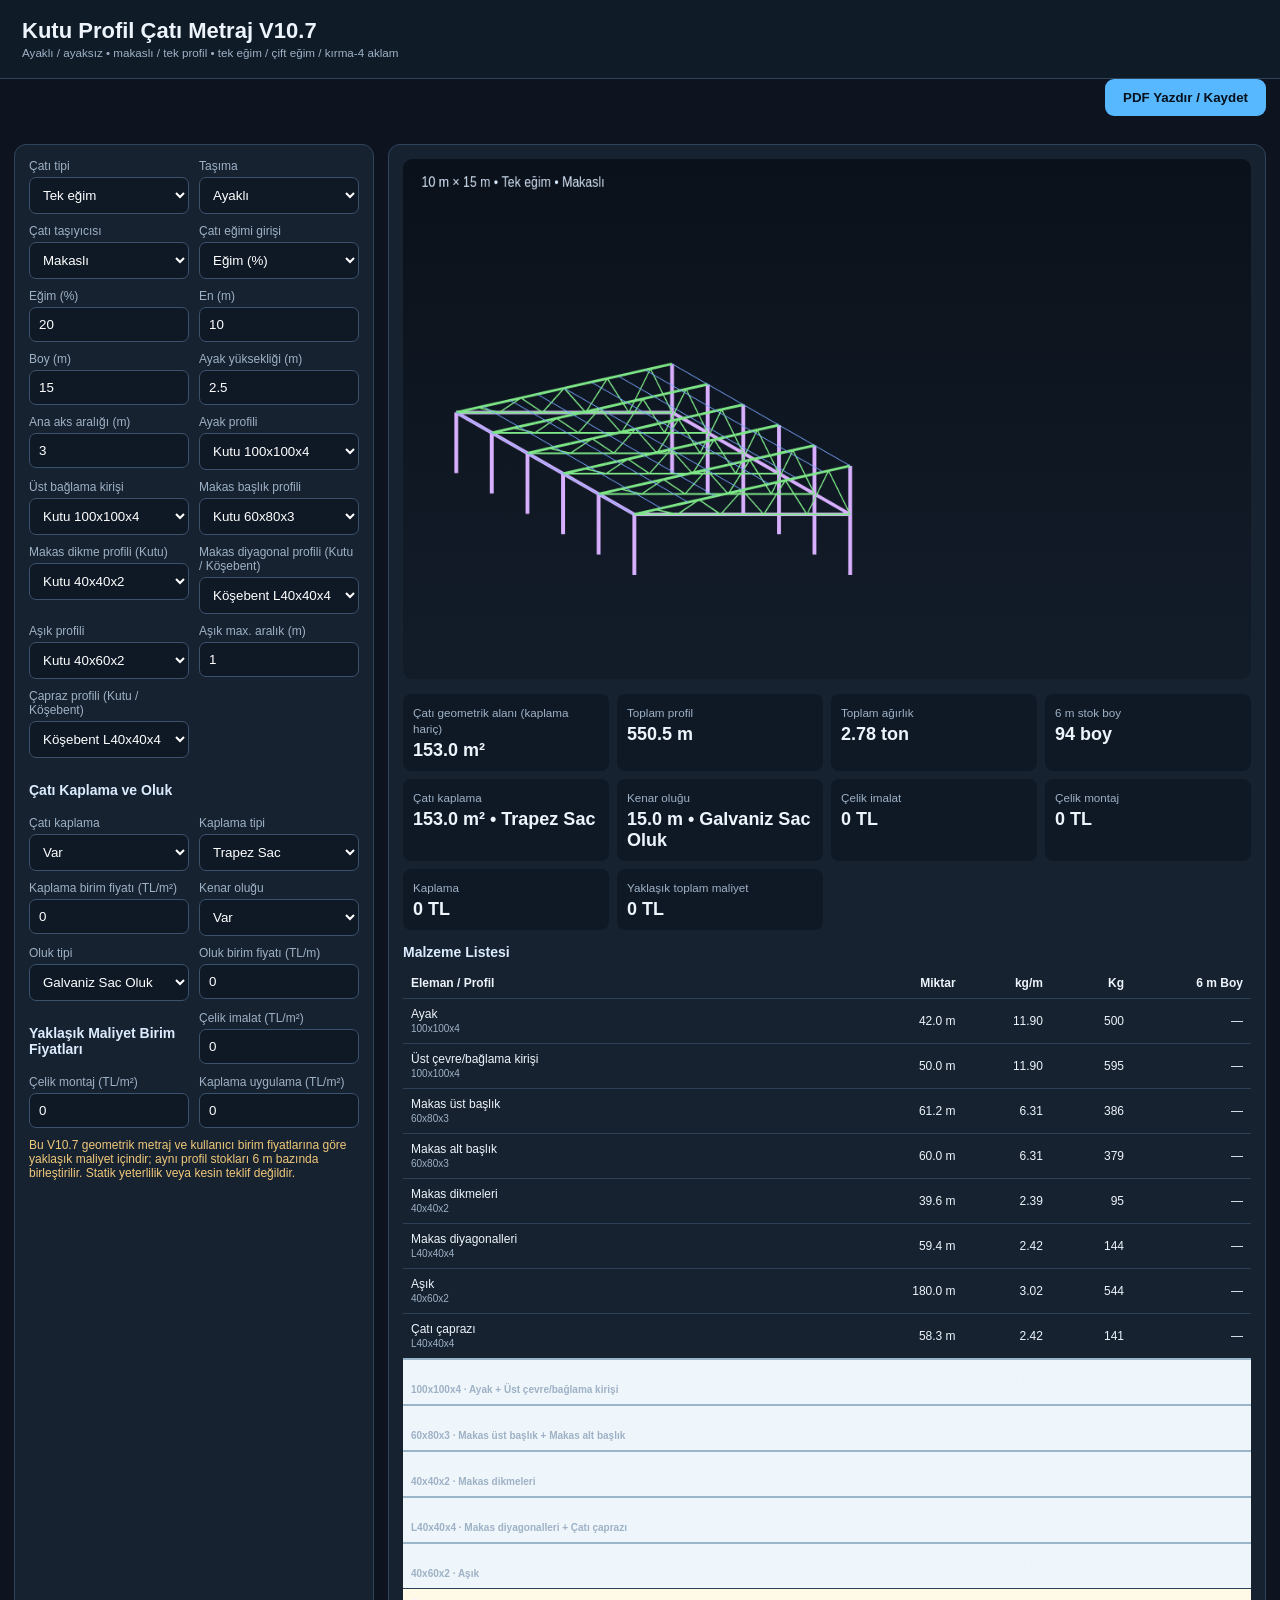
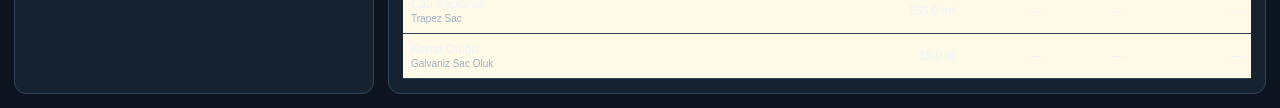
==== commit 51bb0e70: "Add files via upload" ====
--- a/index.html
+++ b/index.html
@@ -1,13 +1,405 @@
-<!doctype html><html lang="tr"><head><meta charset="utf-8"><meta name="viewport" content="width=device-width,initial-scale=1">
-<title>MON Mühendislik Programları</title><style>
-body{font-family:Segoe UI,Arial;background:#101820;color:#fff;margin:0}.wrap{max-width:1000px;margin:auto;padding:42px 24px}
-h1{font-size:34px;margin-bottom:8px}.sub{color:#b9c4ce;margin-bottom:30px}.grid{display:grid;grid-template-columns:repeat(auto-fit,minmax(260px,1fr));gap:16px}
-a{display:block;text-decoration:none;color:#fff;background:#1c2a36;border:1px solid #40505e;border-radius:14px;padding:24px;min-height:90px}
-a:hover{background:#263847}b{font-size:19px;display:block;margin-bottom:8px}span{color:#c7d0d8}
-</style><link rel="stylesheet" href="desktop.css"><link rel="manifest" href="manifest.webmanifest"></head><body><div class="wrap"><h1>MON Mühendislik</h1><div class="sub">Windows • Mac • iPhone • iPad • Çevrimdışı • PDF ve yazıcı çıktısı</div><div class="grid">
-<a href="01_Celik_Hangar.html"><b>Çelik Hangar</b><span>Hangar malzeme ve maliyet hesabı</span></a>
-<a href="02_Profil_Kesim_Optimizasyon.html"><b>Profil Kesim Optimizasyonu</b><span>Kesim, fire ve ekleme planı</span></a>
-<a href="03_Endustriyel_Statik.html"><b>Endüstriyel Statik</b><span>Otomatik / kullanıcı kesitli hesap</span></a>
-<a href="04_Kutu_Profil_Cati.html"><b>Kutu Profil Çatı</b><span>Çatı metraj ve yaklaşık maliyet</span></a>
-<a href="05_Plaka_Nesting.html"><b>Plaka Nesting</b><span>Stok plaka yerleşim optimizasyonu</span></a>
-</div></div><script src="desktop.js"></script></body></html>+<!doctype html>
+<html lang="tr">
+<head>
+<meta charset="utf-8"><meta name="viewport" content="width=device-width,initial-scale=1">
+<title>Kutu Profil Çatı Metraj V10.7</title>
+<style>
+:root{--bg:#0d1420;--panel:#172231;--line:#30445c;--txt:#edf4fb;--muted:#9eb1c5;--acc:#57b7ff}
+*{box-sizing:border-box} body{margin:0;font:14px Arial,sans-serif;background:var(--bg);color:var(--txt)}
+header{padding:18px 22px;background:#101b28;border-bottom:1px solid var(--line)} h1{margin:0;font-size:22px}
+small{color:var(--muted)} main{display:grid;grid-template-columns:360px 1fr;gap:14px;padding:14px}
+.panel{background:var(--panel);border:1px solid var(--line);border-radius:12px;padding:14px}
+.grid{display:grid;grid-template-columns:1fr 1fr;gap:10px} label{display:block;color:var(--muted);font-size:12px;margin-bottom:4px}
+input,select{width:100%;padding:9px;border-radius:7px;border:1px solid #3a526c;background:#0f1926;color:white}
+.full{grid-column:1/-1}.hidden{display:none!important}
+canvas{width:100%;height:520px;background:linear-gradient(#0b111a,#121c29);border-radius:9px}
+.stats{display:grid;grid-template-columns:repeat(4,1fr);gap:8px;margin:12px 0}.stat{background:#0f1926;padding:10px;border-radius:8px}
+.stat b{display:block;font-size:18px;margin-top:4px}
+table{width:100%;border-collapse:collapse;font-size:12px}th,td{padding:8px;border-bottom:1px solid #2d4055;text-align:right}th:first-child,td:first-child{text-align:left}
+.note{margin-top:10px;color:#f0c879;font-size:12px}.rowtitle{margin:14px 0 8px;font-weight:bold;color:#dcecff}
+.printbar{display:flex;gap:10px;justify-content:flex-end;margin:0 14px 14px}.printbtn{border:0;border-radius:9px;padding:11px 18px;background:#57b7ff;color:#06111d;font-weight:700;cursor:pointer}.printbtn:hover{filter:brightness(1.08)}
+@media(max-width:900px){main{grid-template-columns:1fr}.stats{grid-template-columns:1fr 1fr}canvas{height:400px}.printbar{justify-content:stretch}.printbtn{width:100%}}
+@media print{
+ @page{size:A4 portrait;margin:10mm}
+ :root{--bg:#fff;--panel:#fff;--line:#999;--txt:#000;--muted:#333}
+ body{background:#fff;color:#000;font-size:10pt;-webkit-print-color-adjust:exact;print-color-adjust:exact}
+ header{background:#fff;color:#000;padding:0 0 8mm;border-bottom:1px solid #777}
+ header h1{font-size:17pt}.printbar{display:none!important}
+ main{display:block;padding:0}.panel{background:#fff;color:#000;border:0;padding:0;border-radius:0}
+ main>section:first-child{margin-bottom:7mm}main>section:first-child .grid{grid-template-columns:repeat(4,1fr);gap:4mm}
+ label{color:#333;font-size:8pt}input,select{background:#fff;color:#000;border:1px solid #aaa;padding:4px;font-size:9pt;appearance:auto}
+ .hidden{display:none!important}.note{color:#555;margin:4mm 0}.rowtitle{color:#000;margin:5mm 0 2mm}
+ canvas{width:100%!important;height:auto!important;max-height:115mm;background:#fff;border:1px solid #aaa;page-break-inside:avoid}
+ .stats{grid-template-columns:repeat(3,1fr);gap:2mm;margin:4mm 0;page-break-inside:avoid}.stat{background:#fff;border:1px solid #aaa;padding:5px;color:#000}.stat b{font-size:11pt}
+ table{font-size:8pt;page-break-inside:auto}thead{display:table-header-group}tr{page-break-inside:avoid}th,td{border-bottom:1px solid #aaa;padding:4px;color:#000}
+ section{page-break-inside:auto}
+}
+.subtotal td{font-weight:700;background:#eef6fb;border-top:2px solid #9bb5c8}.material-extra td{background:#fff9e8}
+</style>
+</head>
+<body>
+<header><h1>Kutu Profil Çatı Metraj V10.7</h1><small>Ayaklı / ayaksız • makaslı / tek profil • tek eğim / çift eğim / kırma-4 aklam</small></header>
+<div class="printbar"><button class="printbtn" id="printPdf" type="button">PDF Yazdır / Kaydet</button></div>
+<main>
+<section class="panel">
+<div class="grid">
+<div><label>Çatı tipi</label><select id="roof"><option value="single">Tek eğim</option><option value="gable">Çift eğim</option><option value="hip">Kırma / 4 aklam</option></select></div>
+<div><label>Taşıma</label><select id="legs"><option value="yes">Ayaklı</option><option value="no">Ayaksız / teras üstü</option></select></div>
+<div><label>Çatı taşıyıcısı</label><select id="system"><option value="truss">Makaslı</option><option value="beam">Tek profil</option></select></div>
+<div><label>Çatı eğimi girişi</label><select id="slopeMode"><option value="percent">Eğim (%)</option><option value="rise">Çatı yükselmesi (m)</option></select></div>
+<div id="slopeWrap"><label>Eğim (%)</label><input id="slope" type="number" value="20" min="0" step="1"></div>
+<div id="riseWrap" class="hidden"><label>Çatı yükselmesi (m)</label><input id="riseInput" type="number" value="1" min="0" step=".1"></div>
+<div><label>En (m)</label><input id="W" type="number" value="10" min="2" step=".1"></div>
+<div><label>Boy (m)</label><input id="L" type="number" value="15" min="2" step=".1"></div>
+<div id="legHeightWrap"><label>Ayak yüksekliği (m)</label><input id="H" type="number" value="2.5" min=".2" step=".1"></div>
+<div><label>Ana aks aralığı (m)</label><input id="bay" type="number" value="3" min=".5" step=".1"></div>
+<div id="legProfWrap"><label>Ayak profili</label><select id="legProf"></select></div>
+<div id="ringProfWrap"><label>Üst bağlama kirişi</label><select id="ringProf"></select></div>
+<div id="beamProfWrap"><label>Ana tekil profil</label><select id="beamProf"></select></div>
+<div id="chordProfWrap"><label>Makas başlık profili</label><select id="chordProf"></select></div>
+<div id="webProfWrap"><label>Makas dikme profili (Kutu)</label><select id="webProf"></select></div>
+<div id="diagProfWrap"><label>Makas diyagonal profili (Kutu / Köşebent)</label><select id="diagProf"></select></div>
+<div><label>Aşık profili</label><select id="purlinProf"></select></div>
+<div><label>Aşık max. aralık (m)</label><input id="purlinSpace" type="number" value="1" min=".3" step=".1"></div>
+<div><label>Çapraz profili (Kutu / Köşebent)</label><select id="braceProf"></select></div>
+<div id="hipOptions" class="full">
+  <div class="rowtitle">4 Aklam / Kırma Çatı Makas Düzeni</div>
+  <div class="grid">
+    <div><label>Y yönü orta boyuna makas</label><select id="hipMiddle"><option value="yes">Var</option><option value="no">Yok</option></select></div>
+    <div><label>90° döndürülmüş opsiyonel makaslar</label><select id="hipExtra"><option value="no">Yok</option><option value="yes">Var</option></select></div>
+    <div id="hipExtraCountWrap" class="hidden"><label>Opsiyonel makas adedi</label><input id="hipExtraCount" type="number" value="2" min="1" step="1"></div>
+  </div>
+</div>
+<div class="full rowtitle">Çatı Kaplama ve Oluk</div>
+<div><label>Çatı kaplama</label><select id="coverOn"><option value="yes">Var</option><option value="no">Yok</option></select></div>
+<div><label>Kaplama tipi</label><select id="coverType"><option>Trapez Sac</option><option>Sandviç Panel</option><option>OSB + Membran</option><option>Diğer</option></select></div>
+<div><label>Kaplama birim fiyatı (TL/m²)</label><input id="coverPrice" type="number" value="0" min="0" step="1"></div>
+<div><label>Kenar oluğu</label><select id="gutterOn"><option value="yes">Var</option><option value="no">Yok</option></select></div>
+<div><label>Oluk tipi</label><select id="gutterType"><option>Galvaniz Sac Oluk</option><option>PVC Oluk</option><option>Boyalı Sac Oluk</option><option>Diğer</option></select></div>
+<div><label>Oluk birim fiyatı (TL/m)</label><input id="gutterPrice" type="number" value="0" min="0" step="1"></div>
+
+<div class="rowtitle">Yaklaşık Maliyet Birim Fiyatları</div>
+<div><label>Çelik imalat (TL/m²)</label><input id="steelFabPrice" type="number" value="0" min="0" step="1"></div>
+<div><label>Çelik montaj (TL/m²)</label><input id="steelMountPrice" type="number" value="0" min="0" step="1"></div>
+<div><label>Kaplama uygulama (TL/m²)</label><input id="coverInstallPrice" type="number" value="0" min="0" step="1"></div>
+
+</div>
+<div class="note">Bu V10.7 geometrik metraj ve kullanıcı birim fiyatlarına göre yaklaşık maliyet içindir; aynı profil stokları 6 m bazında birleştirilir. Statik yeterlilik veya kesin teklif değildir.</div>
+</section>
+<section>
+<div class="panel">
+<canvas id="cv" width="1100" height="600"></canvas>
+<div class="stats">
+<div class="stat"><small>Çatı geometrik alanı (kaplama hariç)</small><b id="area">-</b></div>
+<div class="stat"><small>Toplam profil</small><b id="meters">-</b></div>
+<div class="stat"><small>Toplam ağırlık</small><b id="weight">-</b></div>
+<div class="stat"><small>6 m stok boy</small><b id="stocks">-</b></div>
+<div class="stat"><small>Çatı kaplama</small><b id="coverOut">-</b></div>
+<div class="stat"><small>Kenar oluğu</small><b id="gutterOut">-</b></div>
+<div class="stat"><small>Çelik imalat</small><b id="steelFabOut">-</b></div>
+<div class="stat"><small>Çelik montaj</small><b id="steelMountOut">-</b></div>
+<div class="stat"><small>Kaplama</small><b id="coverCostOut">-</b></div>
+<div class="stat"><small>Yaklaşık toplam maliyet</small><b id="grandCostOut">-</b></div>
+</div>
+<div class="rowtitle">Malzeme Listesi</div>
+<div style="overflow:auto"><table><thead><tr><th>Eleman / Profil</th><th>Miktar</th><th>kg/m</th><th>Kg</th><th>6 m Boy</th></tr></thead><tbody id="tbody"></tbody></table></div>
+</div>
+</section>
+</main>
+<script>
+const profiles={
+"20x20x1.5":0.87,"25x25x1.5":1.10,"30x30x1.5":1.34,"30x30x2":1.76,
+"40x20x1.5":1.34,"40x20x2":1.76,"40x40x1.5":1.81,"40x40x2":2.39,"40x40x3":3.48,"40x60x2":3.02,"40x60x3":4.43,
+"50x30x2":2.39,"50x40x2":2.70,"50x50x2":3.02,"50x50x3":4.43,
+"60x30x2":2.70,"60x40x2":3.02,"60x40x3":4.43,"60x60x2":3.65,"60x60x3":5.37,"60x60x4":6.95,
+"70x70x3":6.31,"70x70x4":8.21,"80x40x2":3.65,"80x40x3":5.37,"80x40x4":6.95,
+"60x80x3":6.31,"60x80x4":8.21,"80x60x3":6.31,"80x60x4":8.21,"80x80x2":4.90,"80x80x3":7.25,"80x80x4":9.46,"80x80x5":11.60,
+"100x40x2":4.27,"100x40x3":6.31,"100x50x3":6.78,"100x50x4":8.84,
+"100x60x3":7.25,"100x60x4":9.46,"100x80x3":8.20,"100x80x4":10.70,
+"100x100x3":9.14,"100x100x4":11.90,"100x100x5":14.60,"100x100x6":17.20,
+"120x60x3":8.20,"120x60x4":10.70,"120x80x4":11.90,"120x80x5":14.60,
+"120x120x4":14.40,"120x120x5":17.70,"120x120x6":20.90,
+"140x80x4":13.20,"140x80x5":16.20,"150x50x3":9.14,"150x50x4":11.90,
+"100x150x4":15.10,"100x150x5":18.50,"150x100x4":15.10,"150x100x5":18.50,"150x150x4":18.20,"150x150x5":22.40,"150x150x6":26.60,
+"160x80x4":14.40,"160x80x5":17.70,"160x100x4":15.70,"160x100x5":19.30,
+"180x100x4":17.00,"180x100x5":20.90,"200x100x4":18.20,"200x100x5":22.40,"200x100x6":26.60,
+"200x120x5":24.00,"200x120x6":28.50,"200x150x5":26.40,"200x150x6":31.30,
+"200x200x5":30.30,"200x200x6":36.00
+};
+const angles={
+"L25x25x3":1.12,"L30x30x3":1.36,"L35x35x3":1.60,"L40x40x3":1.84,"L40x40x4":2.42,
+"L45x45x4":2.74,"L50x50x4":3.06,"L50x50x5":3.77,"L60x60x5":4.57,"L60x60x6":5.42,
+"L65x65x5":4.99,"L65x65x6":5.91,"L70x70x6":6.38,"L75x75x6":6.85,"L80x80x6":7.34,
+"L80x80x8":9.63,"L90x90x7":9.61,"L100x100x8":12.20
+};
+const ids=["legProf","ringProf","beamProf","chordProf","webProf","diagProf","purlinProf","braceProf"];
+ids.forEach(id=>{let sel=document.getElementById(id);Object.keys(profiles).forEach(p=>sel.add(new Option("Kutu "+p,p)))});
+Object.keys(angles).forEach(p=>{
+ diagProf.add(new Option("Köşebent "+p,p));
+ braceProf.add(new Option("Köşebent "+p,p));
+});
+legProf.value="100x100x4";ringProf.value="100x100x4";beamProf.value="100x150x4";chordProf.value="60x80x3";webProf.value="40x40x2";diagProf.value="L40x40x4";purlinProf.value="40x60x2";braceProf.value="L40x40x4";
+const $=id=>document.getElementById(id), val=id=>+$ (id).value;
+function add(rows,name,prof,m){if(m<=0)return;let r=rows.find(x=>x.name==name&&x.prof==prof);if(r)r.m+=m;else rows.push({name,prof,m})}
+function roofData(){
+ let W=val("W"),L=val("L"),rt=roof.value,run=(rt==="single"?W:W/2);
+ let rise=slopeMode.value==="rise"?val("riseInput"):run*val("slope")/100;
+ let s=run>0?rise/run:0;
+ let slopedW=rt==="single"?Math.hypot(W,rise):2*Math.hypot(W/2,rise);
+ let area=slopedW*L;
+ if(rt==="hip") area=W*L*Math.sqrt(1+s*s);
+ return {W,L,s,rise,slopedW,area}
+}
+function calculate(){
+ const d=roofData(), rows=[], nBays=Math.max(1,Math.ceil(d.L/val("bay"))), frames=nBays+1, bayActual=d.L/nBays;
+ if(legs.value==="yes"){
+   // Tek eğimde düşük taraf H, yüksek taraf H + rise.
+   const legTotal = roof.value==="single" ? frames*(2*val("H")+d.rise) : frames*2*val("H");
+   add(rows,"Ayak",legProf.value,legTotal);
+   // Tek eğim + tek profil sisteminde ayrı üst çevre/bağlama kirişi yok.
+   if(!(roof.value==="single" && system.value==="beam")){
+     add(rows,"Üst çevre/bağlama kirişi",ringProf.value,2*(d.W+d.L));
+   }
+ }
+ if(system.value==="beam"){
+   let one=roof.value==="single"?Math.hypot(d.W,d.rise):roof.value==="gable"?2*Math.hypot(d.W/2,d.rise):2*Math.hypot(d.W/2,d.rise);
+   add(rows,roof.value==="single"?"Eğim yönü ana tekil profil":"Ana çatı profili",beamProf.value,frames*one);
+ } else {
+   let top=roof.value==="single"?Math.hypot(d.W,d.rise):2*Math.hypot(d.W/2,d.rise);
+   if(roof.value==="hip") top=2*Math.hypot(d.W/2,d.rise);
+   add(rows,"Makas üst başlık",chordProf.value,frames*top);
+   add(rows,"Makas alt başlık",chordProf.value,frames*d.W);
+   add(rows,"Makas dikmeleri",webProf.value,frames*d.W*1.65*.40);
+   add(rows,"Makas diyagonalleri",diagProf.value,frames*d.W*1.65*.60);
+ }
+ let purlinLines=Math.ceil(d.slopedW/val("purlinSpace"))+1;
+ if(roof.value==="hip") purlinLines=Math.ceil(d.W*Math.sqrt(1+d.s*d.s)/val("purlinSpace"))+2;
+ add(rows,"Aşık",purlinProf.value,purlinLines*d.L);
+ add(rows,"Çatı çaprazı",braceProf.value,Math.max(2,nBays)*Math.hypot(bayActual,d.W/2)*2);
+ if(roof.value==="hip"){
+   // PDF referansı: orta makas ENİNE değil, çatının orta hattında BOYUNA (Y yönünde) çalışır.
+   let hipDepth=Math.min(d.W/2,d.rise>0?d.rise:d.W/10);
+   if(hipMiddle.value==="yes"){
+     if(system.value==="truss"){
+       add(rows,"Y yönü orta boyuna makas üst başlık",chordProf.value,d.L);
+       add(rows,"Y yönü orta boyuna makas alt başlık",chordProf.value,d.L);
+       add(rows,"Y yönü orta boyuna makas dikmeleri",webProf.value,d.L*1.25*.40);
+       add(rows,"Y yönü orta boyuna makas diyagonalleri",diagProf.value,d.L*1.25*.60);
+     }else add(rows,"Y yönü orta boyuna tekil profil",beamProf.value,d.L);
+   }
+   let optionalPlan=Math.min(d.W/2,d.L/2);
+   let optionalSpan=Math.hypot(optionalPlan,d.rise*.55);
+   if(hipExtra.value==="yes"){
+     let ec=Math.max(1,Math.floor(val("hipExtraCount")));
+     if(system.value==="truss"){
+       add(rows,"90° opsiyonel makas üst başlık",chordProf.value,ec*optionalSpan);
+       add(rows,"90° opsiyonel makas alt başlık",chordProf.value,ec*optionalPlan);
+       add(rows,"90° opsiyonel makas dikmeleri",webProf.value,ec*optionalSpan*.75*.40);
+       add(rows,"90° opsiyonel makas diyagonalleri",diagProf.value,ec*optionalSpan*.75*.60);
+     }else add(rows,"90° opsiyonel tekil taşıyıcı",beamProf.value,ec*optionalSpan);
+   }
+   let hipPlan=Math.hypot(d.W/2,Math.min(d.W,d.L)/2);
+   let hipLen=Math.hypot(hipPlan,d.rise);
+   let ridge=Math.max(0,d.L-d.W);
+   if(system.value==="truss"){
+     // 4 adet köşe makası: üst başlık + yaklaşık alt bağ + gövde/diyagonal.
+     add(rows,"Köşe makası üst başlık (4 adet)",chordProf.value,4*hipLen);
+     add(rows,"Köşe makası alt başlık (4 adet)",chordProf.value,4*hipPlan);
+     add(rows,"Köşe makası dikmeleri",webProf.value,4*hipLen*0.75*.40);
+     add(rows,"Köşe makası diyagonalleri",diagProf.value,4*hipLen*0.75*.60);
+     // Kırpılmış/ara makasların yaklaşık metrajı; aks aralığına bağlıdır.
+     let jackCount=Math.max(0,Math.ceil((2*Math.min(d.W/2,d.L/2))/bayActual)-1)*4;
+     let avgJack=Math.hypot(d.W/4,d.rise/2);
+     add(rows,"Kırpılmış / ara makas üst başlık",chordProf.value,jackCount*avgJack);
+     add(rows,"Kırpılmış / ara makas dikmeleri",webProf.value,jackCount*avgJack*0.65*.40);
+     add(rows,"Kırpılmış / ara makas diyagonalleri",diagProf.value,jackCount*avgJack*0.65*.60);
+     if(ridge>0) add(rows,"Mahya taşıyıcı profili",chordProf.value,ridge);
+   }else{
+     add(rows,"Köşe tekil profili (4 adet)",beamProf.value,4*hipLen);
+     let jackCount=Math.max(0,Math.ceil((2*Math.min(d.W/2,d.L/2))/bayActual)-1)*4;
+     let avgJack=Math.hypot(d.W/4,d.rise/2);
+     add(rows,"Kırpılmış / ara tekil profiller",beamProf.value,jackCount*avgJack);
+     if(ridge>0) add(rows,"Mahya taşıyıcı profili",beamProf.value,ridge);
+   }
+ }
+ // Kaplama ve oluk miktarlarını ana malzeme listesi oluşturulmadan önce hesapla.
+ let coverArea=coverOn.value==="yes"?d.area:0;
+ // Oluk: tek eğimde düşük kenar boyunca 1x boy; çift eğimde iki saçak 2x boy; kırma çatıda dört çevre kenarı.
+ let gutterM=0;
+ if(gutterOn.value==="yes"){
+   gutterM=roof.value==="single"?d.L:(roof.value==="gable"?2*d.L:2*(d.W+d.L));
+ }
+
+ // Aynı profilin bütün kullanım yerlerini TEK stok havuzunda topla.
+ // Örnek: aynı profilden 2 m + 2 m + 2 m => toplam 6 m => 1 boy (3 boy değil).
+ const profileTotals=new Map();
+ let totalM=0,totalKg=0;
+ rows.forEach(r=>{
+   const kgpm=(profiles[r.prof]??angles[r.prof]??0),kg=r.m*kgpm;
+   totalM+=r.m; totalKg+=kg;
+   if(!profileTotals.has(r.prof)) profileTotals.set(r.prof,{prof:r.prof,m:0,kg:0,kgpm,names:[]});
+   const g=profileTotals.get(r.prof); g.m+=r.m; g.kg+=kg;
+   if(!g.names.includes(r.name)) g.names.push(r.name);
+ });
+ const groupedProfiles=[...profileTotals.values()].map(g=>({...g,stock:Math.ceil(g.m/6)}));
+ const totalStock=groupedProfiles.reduce((s,g)=>s+g.stock,0);
+
+ tbody.innerHTML="";
+ // Eleman bazlı metrajı koru; stok adedi profil toplam satırında bir kez gösterilir.
+ rows.forEach(r=>{
+   const kgpm=(profiles[r.prof]??angles[r.prof]??0),kg=r.m*kgpm;
+   tbody.innerHTML+=`<tr><td>${r.name}<br><small>${r.prof}</small></td><td>${r.m.toFixed(1)} m</td><td>${kgpm.toFixed(2)}</td><td>${kg.toFixed(0)}</td><td>—</td></tr>`;
+ });
+ groupedProfiles.forEach(g=>{
+   tbody.innerHTML+=`<tr class="subtotal"><td>PROFİL TOPLAMI<br><small>${g.prof} · ${g.names.join(" + ")}</small></td><td>${g.m.toFixed(1)} m</td><td>${g.kgpm.toFixed(2)}</td><td>${g.kg.toFixed(0)}</td><td>${g.stock}</td></tr>`;
+ });
+ // Kaplama ve oluk da ana malzeme listesinde yer alır.
+ if(coverOn.value==="yes") tbody.innerHTML+=`<tr class="material-extra"><td>Çatı Kaplama<br><small>${coverType.value}</small></td><td>${coverArea.toFixed(1)} m²</td><td>—</td><td>—</td><td>—</td></tr>`;
+ if(gutterOn.value==="yes") tbody.innerHTML+=`<tr class="material-extra"><td>Kenar Oluğu<br><small>${gutterType.value}</small></td><td>${gutterM.toFixed(1)} m</td><td>—</td><td>—</td><td>—</td></tr>`;
+
+ area.textContent=d.area.toFixed(1)+" m²";meters.textContent=totalM.toFixed(1)+" m";weight.textContent=(totalKg/1000).toFixed(2)+" ton";stocks.textContent=totalStock+" boy";
+ coverOut.textContent=coverOn.value==="yes"?coverArea.toFixed(1)+" m² • "+coverType.value+(val("coverPrice")>0?" • "+(coverArea*val("coverPrice")).toLocaleString("tr-TR",{maximumFractionDigits:0})+" TL":""):"Yok";
+ gutterOut.textContent=gutterOn.value==="yes"?gutterM.toFixed(1)+" m • "+gutterType.value+(val("gutterPrice")>0?" • "+(gutterM*val("gutterPrice")).toLocaleString("tr-TR",{maximumFractionDigits:0})+" TL":""):"Yok";
+
+ // Kullanıcının belirlediği TL/m² değerleriyle yaklaşık maliyet.
+ const costArea=d.area;
+ const steelFabCost=costArea*val("steelFabPrice");
+ const steelMountCost=costArea*val("steelMountPrice");
+ const coverMaterialCost=coverOn.value==="yes"?coverArea*val("coverPrice"):0;
+ const coverApplicationCost=coverOn.value==="yes"?coverArea*val("coverInstallPrice"):0;
+ const coverTotalCost=coverMaterialCost+coverApplicationCost;
+ const gutterCost=gutterOn.value==="yes"?gutterM*val("gutterPrice"):0;
+ const grandCost=steelFabCost+steelMountCost+coverTotalCost+gutterCost;
+ const tl=n=>n.toLocaleString("tr-TR",{maximumFractionDigits:0})+" TL";
+ steelFabOut.textContent=tl(steelFabCost);
+ steelMountOut.textContent=tl(steelMountCost);
+ coverCostOut.textContent=coverOn.value==="yes"?tl(coverTotalCost):"Yok";
+ grandCostOut.textContent=tl(grandCost);
+ draw(d,frames);
+}
+function draw(d,frames){
+ const c=cv,ctx=c.getContext("2d");ctx.clearRect(0,0,c.width,c.height);
+ const baseZ=legs.value==="yes"?val("H"):0, scale=Math.min(28,700/Math.max(d.W,d.L)), ox=300,oy=480;
+ function P(x,y,z){return [ox+(x-y*.55)*scale,oy-(z+y*.28)*scale]}
+ function line(a,b,col="#b7d4e8",w=2){let A=P(...a),B=P(...b);ctx.strokeStyle=col;ctx.lineWidth=w;ctx.beginPath();ctx.moveTo(...A);ctx.lineTo(...B);ctx.stroke()}
+ // base/legs/ring
+ let ys=Array.from({length:frames},(_,i)=>i*d.L/(frames-1||1));
+ if(legs.value==="yes"){
+   ys.forEach(y=>{
+     const zLeft=baseZ;
+     const zRight=roof.value==="single" ? baseZ+d.rise : baseZ;
+     line([0,y,0],[0,y,zLeft],"#d8b0ff",5);
+     line([d.W,y,0],[d.W,y,zRight],"#d8b0ff",5);
+   });
+ }
+ // Tek eğim + tek profil: üstte ayrıca çevre/bağlama kirişi çizilmez.
+ if(!(roof.value==="single" && system.value==="beam")){
+   line([0,0,baseZ],[0,d.L,baseZ],"#d8b0ff",4);line([d.W,0,baseZ],[d.W,d.L,baseZ],"#d8b0ff",4);
+   line([0,0,baseZ],[d.W,0,baseZ],"#d8b0ff",4);line([0,d.L,baseZ],[d.W,d.L,baseZ],"#d8b0ff",4);
+ }
+ function zroof(x,y){
+   if(roof.value==="single")return baseZ+d.s*x;
+   if(roof.value==="gable")return baseZ+d.rise-d.s*Math.abs(x-d.W/2);
+   let edge=Math.min(x,d.W-x,y,d.L-y), maxr=Math.min(d.W/2,d.L/2); return baseZ+d.s*Math.min(edge,maxr);
+ }
+ // frames / truss
+ ys.forEach(y=>{
+   let pts=[];for(let i=0;i<=10;i++){let x=d.W*i/10;pts.push([x,y,zroof(x,y)])}
+   for(let i=0;i<10;i++)line(pts[i],pts[i+1],system.value==="truss"?"#7ee787":"#f0a6ca",system.value==="truss"?3:5);
+   if(system.value==="truss"){
+     line([0,y,baseZ],[d.W,y,baseZ],"#7ee787",2);
+     for(let i=1;i<10;i+=2){let x=d.W*i/10;line([x-d.W/10,y,baseZ],[x,y,zroof(x,y)],"#7ee787",1.5);line([x,y,zroof(x,y)],[x+d.W/10,y,baseZ],"#7ee787",1.5)}
+   }
+ });
+ // purlins visual
+ for(let i=0;i<=8;i++){let x=d.W*i/8;line([x,0,zroof(x,0)],[x,d.L,zroof(x,d.L)],"#7aa7ff",1)}
+ // hip ridges + tam orta ana makas
+ if(roof.value==="hip"){
+   let a=Math.min(d.W/2,d.L/2);
+   function drawRedOptionalTruss(side, frac){
+     // V9: V8'e göre 90° döndürülmüş makas.
+     // X konumu sabittir; Y doğrultusunda çalışır.
+     // Dış uç kırma/saçak tarafında başlar, arka uç ana makas hattında BİTER.
+     let a=Math.min(d.W/2,d.L/2);
+     let x=(side==="L" ? d.W*(.24+frac*.08) : d.W*(.76-frac*.08));
+     let front = frac < .62;
+     let yOuter = front ? 0 : d.L;
+     let yReceive = front ? a : d.L-a;
+     let zOuter=zroof(x,yOuter), zReceive=zroof(x,yReceive);
+     line([x,yOuter,zOuter],[x,yReceive,zReceive],"#ff3b30",system.value==="truss"?5:6);
+     if(system.value==="truss"){
+       let depth=Math.max(.22,Math.min(d.W*.06,d.rise*.42 || .4));
+       let zb0=Math.max(baseZ,zOuter-depth), zb1=Math.max(baseZ,zReceive-depth);
+       line([x,yOuter,zb0],[x,yReceive,zb1],"#ff3b30",3);
+       for(let q=.2;q<1;q+=.2){
+         let y=yOuter+(yReceive-yOuter)*q;
+         let z=zOuter+(zReceive-zOuter)*q;
+         let zb=zb0+(zb1-zb0)*q;
+         let yp=yOuter+(yReceive-yOuter)*Math.max(0,q-.2);
+         if(Math.round(q*5)%2===0) line([x,y,zb],[x,y,z],"#ff3b30",1.7);
+         else line([x,yp,zb0+(zb1-zb0)*Math.max(0,q-.2)],[x,y,z],"#ff3b30",1.7);
+       }
+     }
+   }
+   // Y yönü orta boyuna makas: x = W/2 sabit, y boyunca ilerler.
+   if(hipMiddle.value==="yes"){
+     let x=d.W/2, seg=12, depth=Math.max(.25,Math.min(d.W*.10, d.rise*.55 || .5));
+     for(let j=0;j<seg;j++){
+       let y1=d.L*j/seg, y2=d.L*(j+1)/seg;
+       let z1=zroof(x,y1), z2=zroof(x,y2);
+       line([x,y1,z1],[x,y2,z2],"#ffd166",5);
+       if(system.value==="truss"){
+         let b1=Math.max(baseZ,z1-depth), b2=Math.max(baseZ,z2-depth);
+         line([x,y1,b1],[x,y2,b2],"#ffd166",3);
+         if(j%2===0) line([x,y1,b1],[x,y2,z2],"#ffd166",1.8);
+         else line([x,y1,z1],[x,y2,b2],"#ffd166",1.8);
+       }
+     }
+   }
+   if(hipExtra.value==="yes"){
+     let ec=Math.max(1,Math.floor(val("hipExtraCount")));
+     for(let k=0;k<ec;k++){
+       let side=(k%2===0)?"L":"R";
+       // İlk çift ön kırmada, ikinci çift arka kırmada.
+       let pair=Math.floor(k/2);
+       let frac=(pair%2===0)?.50:.72;
+       drawRedOptionalTruss(side,frac);
+     }
+   }
+   const hips=[
+     [[0,0,baseZ],[d.W/2,a,baseZ+d.rise]],
+     [[d.W,0,baseZ],[d.W/2,a,baseZ+d.rise]],
+     [[0,d.L,baseZ],[d.W/2,d.L-a,baseZ+d.rise]],
+     [[d.W,d.L,baseZ],[d.W/2,d.L-a,baseZ+d.rise]]
+   ];
+   hips.forEach(h=>{
+     line(h[0],h[1],"#ffd166",system.value==="truss"?4:5);
+     if(system.value==="truss"){
+       // lower chord and web indications for corner truss
+       let end=h[1], start=h[0];
+       line(start,[end[0],end[1],baseZ],"#7ee787",2);
+       for(let q=.25;q<1;q+=.25){
+         let x=start[0]+(end[0]-start[0])*q, y=start[1]+(end[1]-start[1])*q;
+         let z=baseZ+(end[2]-baseZ)*q;
+         line([x,y,baseZ],[x,y,z],"#7ee787",1.2);
+       }
+     }
+   });
+   if(d.L>d.W)line([d.W/2,a,baseZ+d.rise],[d.W/2,d.L-a,baseZ+d.rise],"#ffd166",3);
+ }
+ ctx.fillStyle="#dcecff";ctx.font="16px Arial";ctx.fillText(`${d.W} m × ${d.L} m • ${roof.options[roof.selectedIndex].text} • ${system.options[system.selectedIndex].text}`,24,32);
+}
+function ui(){
+ let on=legs.value==="yes",tr=system.value==="truss";
+ slopeWrap.classList.toggle("hidden",slopeMode.value!=="percent");
+ riseWrap.classList.toggle("hidden",slopeMode.value!=="rise");
+ hipOptions.classList.toggle("hidden",roof.value!=="hip");
+ hipExtraCountWrap.classList.toggle("hidden",roof.value!=="hip" || hipExtra.value!=="yes");
+ legHeightWrap.classList.toggle("hidden",!on);legProfWrap.classList.toggle("hidden",!on);ringProfWrap.classList.toggle("hidden",!on || (roof.value==="single" && system.value==="beam"));
+ beamProfWrap.classList.toggle("hidden",tr);chordProfWrap.classList.toggle("hidden",!tr);webProfWrap.classList.toggle("hidden",!tr);diagProfWrap.classList.toggle("hidden",!tr);calculate()
+}
+document.querySelectorAll("input,select").forEach(e=>e.addEventListener("input",ui));
+document.getElementById("printPdf").addEventListener("click",()=>{ calculate(); setTimeout(()=>window.print(),80); });
+ui();
+</script>
+</body></html>
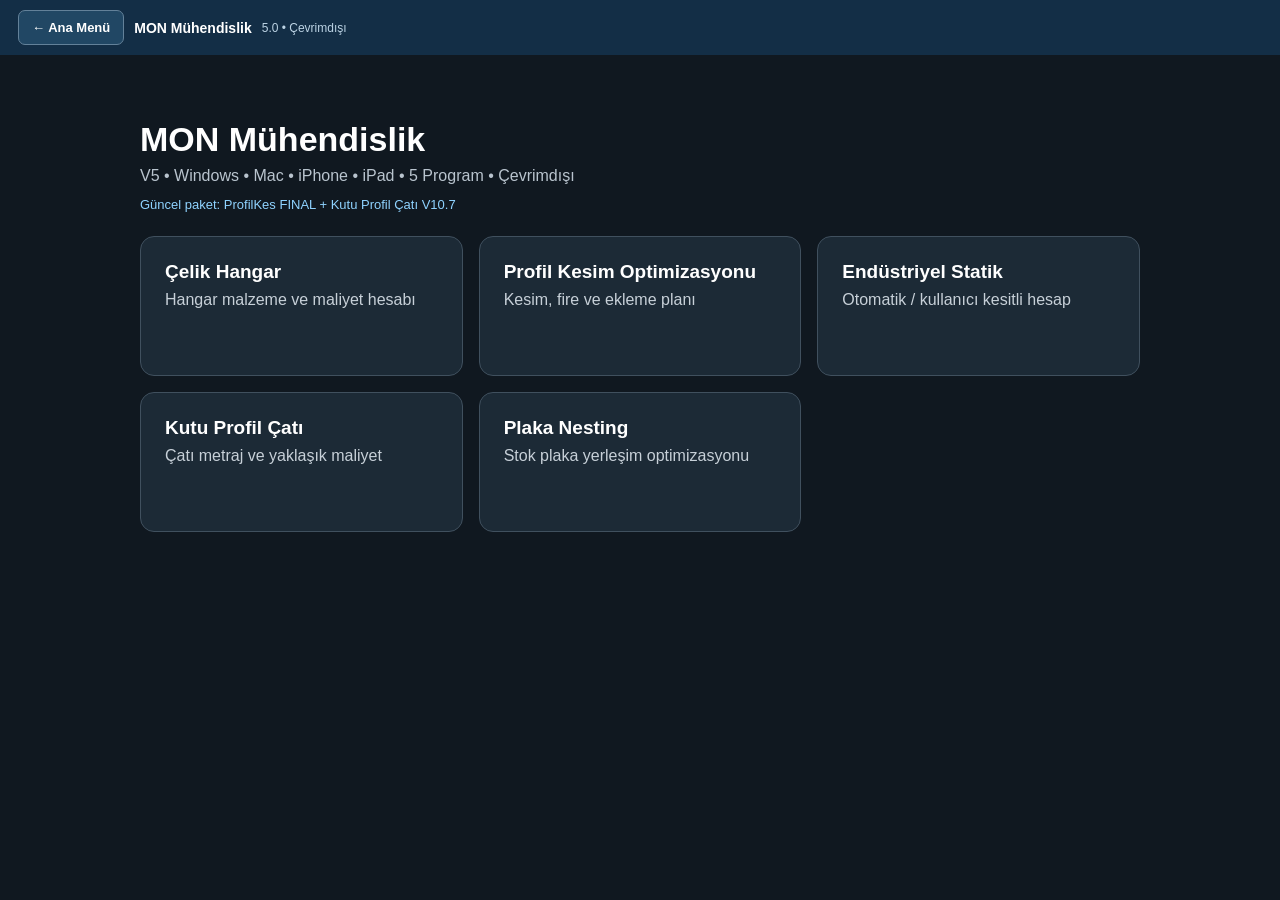
==== commit d9af823a: "Add files via upload" ====
--- a/index.html
+++ b/index.html
@@ -1,405 +1,13 @@
-<!doctype html>
-<html lang="tr">
-<head>
-<meta charset="utf-8"><meta name="viewport" content="width=device-width,initial-scale=1">
-<title>Kutu Profil Çatı Metraj V10.7</title>
-<style>
-:root{--bg:#0d1420;--panel:#172231;--line:#30445c;--txt:#edf4fb;--muted:#9eb1c5;--acc:#57b7ff}
-*{box-sizing:border-box} body{margin:0;font:14px Arial,sans-serif;background:var(--bg);color:var(--txt)}
-header{padding:18px 22px;background:#101b28;border-bottom:1px solid var(--line)} h1{margin:0;font-size:22px}
-small{color:var(--muted)} main{display:grid;grid-template-columns:360px 1fr;gap:14px;padding:14px}
-.panel{background:var(--panel);border:1px solid var(--line);border-radius:12px;padding:14px}
-.grid{display:grid;grid-template-columns:1fr 1fr;gap:10px} label{display:block;color:var(--muted);font-size:12px;margin-bottom:4px}
-input,select{width:100%;padding:9px;border-radius:7px;border:1px solid #3a526c;background:#0f1926;color:white}
-.full{grid-column:1/-1}.hidden{display:none!important}
-canvas{width:100%;height:520px;background:linear-gradient(#0b111a,#121c29);border-radius:9px}
-.stats{display:grid;grid-template-columns:repeat(4,1fr);gap:8px;margin:12px 0}.stat{background:#0f1926;padding:10px;border-radius:8px}
-.stat b{display:block;font-size:18px;margin-top:4px}
-table{width:100%;border-collapse:collapse;font-size:12px}th,td{padding:8px;border-bottom:1px solid #2d4055;text-align:right}th:first-child,td:first-child{text-align:left}
-.note{margin-top:10px;color:#f0c879;font-size:12px}.rowtitle{margin:14px 0 8px;font-weight:bold;color:#dcecff}
-.printbar{display:flex;gap:10px;justify-content:flex-end;margin:0 14px 14px}.printbtn{border:0;border-radius:9px;padding:11px 18px;background:#57b7ff;color:#06111d;font-weight:700;cursor:pointer}.printbtn:hover{filter:brightness(1.08)}
-@media(max-width:900px){main{grid-template-columns:1fr}.stats{grid-template-columns:1fr 1fr}canvas{height:400px}.printbar{justify-content:stretch}.printbtn{width:100%}}
-@media print{
- @page{size:A4 portrait;margin:10mm}
- :root{--bg:#fff;--panel:#fff;--line:#999;--txt:#000;--muted:#333}
- body{background:#fff;color:#000;font-size:10pt;-webkit-print-color-adjust:exact;print-color-adjust:exact}
- header{background:#fff;color:#000;padding:0 0 8mm;border-bottom:1px solid #777}
- header h1{font-size:17pt}.printbar{display:none!important}
- main{display:block;padding:0}.panel{background:#fff;color:#000;border:0;padding:0;border-radius:0}
- main>section:first-child{margin-bottom:7mm}main>section:first-child .grid{grid-template-columns:repeat(4,1fr);gap:4mm}
- label{color:#333;font-size:8pt}input,select{background:#fff;color:#000;border:1px solid #aaa;padding:4px;font-size:9pt;appearance:auto}
- .hidden{display:none!important}.note{color:#555;margin:4mm 0}.rowtitle{color:#000;margin:5mm 0 2mm}
- canvas{width:100%!important;height:auto!important;max-height:115mm;background:#fff;border:1px solid #aaa;page-break-inside:avoid}
- .stats{grid-template-columns:repeat(3,1fr);gap:2mm;margin:4mm 0;page-break-inside:avoid}.stat{background:#fff;border:1px solid #aaa;padding:5px;color:#000}.stat b{font-size:11pt}
- table{font-size:8pt;page-break-inside:auto}thead{display:table-header-group}tr{page-break-inside:avoid}th,td{border-bottom:1px solid #aaa;padding:4px;color:#000}
- section{page-break-inside:auto}
-}
-.subtotal td{font-weight:700;background:#eef6fb;border-top:2px solid #9bb5c8}.material-extra td{background:#fff9e8}
-</style>
-</head>
-<body>
-<header><h1>Kutu Profil Çatı Metraj V10.7</h1><small>Ayaklı / ayaksız • makaslı / tek profil • tek eğim / çift eğim / kırma-4 aklam</small></header>
-<div class="printbar"><button class="printbtn" id="printPdf" type="button">PDF Yazdır / Kaydet</button></div>
-<main>
-<section class="panel">
-<div class="grid">
-<div><label>Çatı tipi</label><select id="roof"><option value="single">Tek eğim</option><option value="gable">Çift eğim</option><option value="hip">Kırma / 4 aklam</option></select></div>
-<div><label>Taşıma</label><select id="legs"><option value="yes">Ayaklı</option><option value="no">Ayaksız / teras üstü</option></select></div>
-<div><label>Çatı taşıyıcısı</label><select id="system"><option value="truss">Makaslı</option><option value="beam">Tek profil</option></select></div>
-<div><label>Çatı eğimi girişi</label><select id="slopeMode"><option value="percent">Eğim (%)</option><option value="rise">Çatı yükselmesi (m)</option></select></div>
-<div id="slopeWrap"><label>Eğim (%)</label><input id="slope" type="number" value="20" min="0" step="1"></div>
-<div id="riseWrap" class="hidden"><label>Çatı yükselmesi (m)</label><input id="riseInput" type="number" value="1" min="0" step=".1"></div>
-<div><label>En (m)</label><input id="W" type="number" value="10" min="2" step=".1"></div>
-<div><label>Boy (m)</label><input id="L" type="number" value="15" min="2" step=".1"></div>
-<div id="legHeightWrap"><label>Ayak yüksekliği (m)</label><input id="H" type="number" value="2.5" min=".2" step=".1"></div>
-<div><label>Ana aks aralığı (m)</label><input id="bay" type="number" value="3" min=".5" step=".1"></div>
-<div id="legProfWrap"><label>Ayak profili</label><select id="legProf"></select></div>
-<div id="ringProfWrap"><label>Üst bağlama kirişi</label><select id="ringProf"></select></div>
-<div id="beamProfWrap"><label>Ana tekil profil</label><select id="beamProf"></select></div>
-<div id="chordProfWrap"><label>Makas başlık profili</label><select id="chordProf"></select></div>
-<div id="webProfWrap"><label>Makas dikme profili (Kutu)</label><select id="webProf"></select></div>
-<div id="diagProfWrap"><label>Makas diyagonal profili (Kutu / Köşebent)</label><select id="diagProf"></select></div>
-<div><label>Aşık profili</label><select id="purlinProf"></select></div>
-<div><label>Aşık max. aralık (m)</label><input id="purlinSpace" type="number" value="1" min=".3" step=".1"></div>
-<div><label>Çapraz profili (Kutu / Köşebent)</label><select id="braceProf"></select></div>
-<div id="hipOptions" class="full">
-  <div class="rowtitle">4 Aklam / Kırma Çatı Makas Düzeni</div>
-  <div class="grid">
-    <div><label>Y yönü orta boyuna makas</label><select id="hipMiddle"><option value="yes">Var</option><option value="no">Yok</option></select></div>
-    <div><label>90° döndürülmüş opsiyonel makaslar</label><select id="hipExtra"><option value="no">Yok</option><option value="yes">Var</option></select></div>
-    <div id="hipExtraCountWrap" class="hidden"><label>Opsiyonel makas adedi</label><input id="hipExtraCount" type="number" value="2" min="1" step="1"></div>
-  </div>
-</div>
-<div class="full rowtitle">Çatı Kaplama ve Oluk</div>
-<div><label>Çatı kaplama</label><select id="coverOn"><option value="yes">Var</option><option value="no">Yok</option></select></div>
-<div><label>Kaplama tipi</label><select id="coverType"><option>Trapez Sac</option><option>Sandviç Panel</option><option>OSB + Membran</option><option>Diğer</option></select></div>
-<div><label>Kaplama birim fiyatı (TL/m²)</label><input id="coverPrice" type="number" value="0" min="0" step="1"></div>
-<div><label>Kenar oluğu</label><select id="gutterOn"><option value="yes">Var</option><option value="no">Yok</option></select></div>
-<div><label>Oluk tipi</label><select id="gutterType"><option>Galvaniz Sac Oluk</option><option>PVC Oluk</option><option>Boyalı Sac Oluk</option><option>Diğer</option></select></div>
-<div><label>Oluk birim fiyatı (TL/m)</label><input id="gutterPrice" type="number" value="0" min="0" step="1"></div>
-
-<div class="rowtitle">Yaklaşık Maliyet Birim Fiyatları</div>
-<div><label>Çelik imalat (TL/m²)</label><input id="steelFabPrice" type="number" value="0" min="0" step="1"></div>
-<div><label>Çelik montaj (TL/m²)</label><input id="steelMountPrice" type="number" value="0" min="0" step="1"></div>
-<div><label>Kaplama uygulama (TL/m²)</label><input id="coverInstallPrice" type="number" value="0" min="0" step="1"></div>
-
-</div>
-<div class="note">Bu V10.7 geometrik metraj ve kullanıcı birim fiyatlarına göre yaklaşık maliyet içindir; aynı profil stokları 6 m bazında birleştirilir. Statik yeterlilik veya kesin teklif değildir.</div>
-</section>
-<section>
-<div class="panel">
-<canvas id="cv" width="1100" height="600"></canvas>
-<div class="stats">
-<div class="stat"><small>Çatı geometrik alanı (kaplama hariç)</small><b id="area">-</b></div>
-<div class="stat"><small>Toplam profil</small><b id="meters">-</b></div>
-<div class="stat"><small>Toplam ağırlık</small><b id="weight">-</b></div>
-<div class="stat"><small>6 m stok boy</small><b id="stocks">-</b></div>
-<div class="stat"><small>Çatı kaplama</small><b id="coverOut">-</b></div>
-<div class="stat"><small>Kenar oluğu</small><b id="gutterOut">-</b></div>
-<div class="stat"><small>Çelik imalat</small><b id="steelFabOut">-</b></div>
-<div class="stat"><small>Çelik montaj</small><b id="steelMountOut">-</b></div>
-<div class="stat"><small>Kaplama</small><b id="coverCostOut">-</b></div>
-<div class="stat"><small>Yaklaşık toplam maliyet</small><b id="grandCostOut">-</b></div>
-</div>
-<div class="rowtitle">Malzeme Listesi</div>
-<div style="overflow:auto"><table><thead><tr><th>Eleman / Profil</th><th>Miktar</th><th>kg/m</th><th>Kg</th><th>6 m Boy</th></tr></thead><tbody id="tbody"></tbody></table></div>
-</div>
-</section>
-</main>
-<script>
-const profiles={
-"20x20x1.5":0.87,"25x25x1.5":1.10,"30x30x1.5":1.34,"30x30x2":1.76,
-"40x20x1.5":1.34,"40x20x2":1.76,"40x40x1.5":1.81,"40x40x2":2.39,"40x40x3":3.48,"40x60x2":3.02,"40x60x3":4.43,
-"50x30x2":2.39,"50x40x2":2.70,"50x50x2":3.02,"50x50x3":4.43,
-"60x30x2":2.70,"60x40x2":3.02,"60x40x3":4.43,"60x60x2":3.65,"60x60x3":5.37,"60x60x4":6.95,
-"70x70x3":6.31,"70x70x4":8.21,"80x40x2":3.65,"80x40x3":5.37,"80x40x4":6.95,
-"60x80x3":6.31,"60x80x4":8.21,"80x60x3":6.31,"80x60x4":8.21,"80x80x2":4.90,"80x80x3":7.25,"80x80x4":9.46,"80x80x5":11.60,
-"100x40x2":4.27,"100x40x3":6.31,"100x50x3":6.78,"100x50x4":8.84,
-"100x60x3":7.25,"100x60x4":9.46,"100x80x3":8.20,"100x80x4":10.70,
-"100x100x3":9.14,"100x100x4":11.90,"100x100x5":14.60,"100x100x6":17.20,
-"120x60x3":8.20,"120x60x4":10.70,"120x80x4":11.90,"120x80x5":14.60,
-"120x120x4":14.40,"120x120x5":17.70,"120x120x6":20.90,
-"140x80x4":13.20,"140x80x5":16.20,"150x50x3":9.14,"150x50x4":11.90,
-"100x150x4":15.10,"100x150x5":18.50,"150x100x4":15.10,"150x100x5":18.50,"150x150x4":18.20,"150x150x5":22.40,"150x150x6":26.60,
-"160x80x4":14.40,"160x80x5":17.70,"160x100x4":15.70,"160x100x5":19.30,
-"180x100x4":17.00,"180x100x5":20.90,"200x100x4":18.20,"200x100x5":22.40,"200x100x6":26.60,
-"200x120x5":24.00,"200x120x6":28.50,"200x150x5":26.40,"200x150x6":31.30,
-"200x200x5":30.30,"200x200x6":36.00
-};
-const angles={
-"L25x25x3":1.12,"L30x30x3":1.36,"L35x35x3":1.60,"L40x40x3":1.84,"L40x40x4":2.42,
-"L45x45x4":2.74,"L50x50x4":3.06,"L50x50x5":3.77,"L60x60x5":4.57,"L60x60x6":5.42,
-"L65x65x5":4.99,"L65x65x6":5.91,"L70x70x6":6.38,"L75x75x6":6.85,"L80x80x6":7.34,
-"L80x80x8":9.63,"L90x90x7":9.61,"L100x100x8":12.20
-};
-const ids=["legProf","ringProf","beamProf","chordProf","webProf","diagProf","purlinProf","braceProf"];
-ids.forEach(id=>{let sel=document.getElementById(id);Object.keys(profiles).forEach(p=>sel.add(new Option("Kutu "+p,p)))});
-Object.keys(angles).forEach(p=>{
- diagProf.add(new Option("Köşebent "+p,p));
- braceProf.add(new Option("Köşebent "+p,p));
-});
-legProf.value="100x100x4";ringProf.value="100x100x4";beamProf.value="100x150x4";chordProf.value="60x80x3";webProf.value="40x40x2";diagProf.value="L40x40x4";purlinProf.value="40x60x2";braceProf.value="L40x40x4";
-const $=id=>document.getElementById(id), val=id=>+$ (id).value;
-function add(rows,name,prof,m){if(m<=0)return;let r=rows.find(x=>x.name==name&&x.prof==prof);if(r)r.m+=m;else rows.push({name,prof,m})}
-function roofData(){
- let W=val("W"),L=val("L"),rt=roof.value,run=(rt==="single"?W:W/2);
- let rise=slopeMode.value==="rise"?val("riseInput"):run*val("slope")/100;
- let s=run>0?rise/run:0;
- let slopedW=rt==="single"?Math.hypot(W,rise):2*Math.hypot(W/2,rise);
- let area=slopedW*L;
- if(rt==="hip") area=W*L*Math.sqrt(1+s*s);
- return {W,L,s,rise,slopedW,area}
-}
-function calculate(){
- const d=roofData(), rows=[], nBays=Math.max(1,Math.ceil(d.L/val("bay"))), frames=nBays+1, bayActual=d.L/nBays;
- if(legs.value==="yes"){
-   // Tek eğimde düşük taraf H, yüksek taraf H + rise.
-   const legTotal = roof.value==="single" ? frames*(2*val("H")+d.rise) : frames*2*val("H");
-   add(rows,"Ayak",legProf.value,legTotal);
-   // Tek eğim + tek profil sisteminde ayrı üst çevre/bağlama kirişi yok.
-   if(!(roof.value==="single" && system.value==="beam")){
-     add(rows,"Üst çevre/bağlama kirişi",ringProf.value,2*(d.W+d.L));
-   }
- }
- if(system.value==="beam"){
-   let one=roof.value==="single"?Math.hypot(d.W,d.rise):roof.value==="gable"?2*Math.hypot(d.W/2,d.rise):2*Math.hypot(d.W/2,d.rise);
-   add(rows,roof.value==="single"?"Eğim yönü ana tekil profil":"Ana çatı profili",beamProf.value,frames*one);
- } else {
-   let top=roof.value==="single"?Math.hypot(d.W,d.rise):2*Math.hypot(d.W/2,d.rise);
-   if(roof.value==="hip") top=2*Math.hypot(d.W/2,d.rise);
-   add(rows,"Makas üst başlık",chordProf.value,frames*top);
-   add(rows,"Makas alt başlık",chordProf.value,frames*d.W);
-   add(rows,"Makas dikmeleri",webProf.value,frames*d.W*1.65*.40);
-   add(rows,"Makas diyagonalleri",diagProf.value,frames*d.W*1.65*.60);
- }
- let purlinLines=Math.ceil(d.slopedW/val("purlinSpace"))+1;
- if(roof.value==="hip") purlinLines=Math.ceil(d.W*Math.sqrt(1+d.s*d.s)/val("purlinSpace"))+2;
- add(rows,"Aşık",purlinProf.value,purlinLines*d.L);
- add(rows,"Çatı çaprazı",braceProf.value,Math.max(2,nBays)*Math.hypot(bayActual,d.W/2)*2);
- if(roof.value==="hip"){
-   // PDF referansı: orta makas ENİNE değil, çatının orta hattında BOYUNA (Y yönünde) çalışır.
-   let hipDepth=Math.min(d.W/2,d.rise>0?d.rise:d.W/10);
-   if(hipMiddle.value==="yes"){
-     if(system.value==="truss"){
-       add(rows,"Y yönü orta boyuna makas üst başlık",chordProf.value,d.L);
-       add(rows,"Y yönü orta boyuna makas alt başlık",chordProf.value,d.L);
-       add(rows,"Y yönü orta boyuna makas dikmeleri",webProf.value,d.L*1.25*.40);
-       add(rows,"Y yönü orta boyuna makas diyagonalleri",diagProf.value,d.L*1.25*.60);
-     }else add(rows,"Y yönü orta boyuna tekil profil",beamProf.value,d.L);
-   }
-   let optionalPlan=Math.min(d.W/2,d.L/2);
-   let optionalSpan=Math.hypot(optionalPlan,d.rise*.55);
-   if(hipExtra.value==="yes"){
-     let ec=Math.max(1,Math.floor(val("hipExtraCount")));
-     if(system.value==="truss"){
-       add(rows,"90° opsiyonel makas üst başlık",chordProf.value,ec*optionalSpan);
-       add(rows,"90° opsiyonel makas alt başlık",chordProf.value,ec*optionalPlan);
-       add(rows,"90° opsiyonel makas dikmeleri",webProf.value,ec*optionalSpan*.75*.40);
-       add(rows,"90° opsiyonel makas diyagonalleri",diagProf.value,ec*optionalSpan*.75*.60);
-     }else add(rows,"90° opsiyonel tekil taşıyıcı",beamProf.value,ec*optionalSpan);
-   }
-   let hipPlan=Math.hypot(d.W/2,Math.min(d.W,d.L)/2);
-   let hipLen=Math.hypot(hipPlan,d.rise);
-   let ridge=Math.max(0,d.L-d.W);
-   if(system.value==="truss"){
-     // 4 adet köşe makası: üst başlık + yaklaşık alt bağ + gövde/diyagonal.
-     add(rows,"Köşe makası üst başlık (4 adet)",chordProf.value,4*hipLen);
-     add(rows,"Köşe makası alt başlık (4 adet)",chordProf.value,4*hipPlan);
-     add(rows,"Köşe makası dikmeleri",webProf.value,4*hipLen*0.75*.40);
-     add(rows,"Köşe makası diyagonalleri",diagProf.value,4*hipLen*0.75*.60);
-     // Kırpılmış/ara makasların yaklaşık metrajı; aks aralığına bağlıdır.
-     let jackCount=Math.max(0,Math.ceil((2*Math.min(d.W/2,d.L/2))/bayActual)-1)*4;
-     let avgJack=Math.hypot(d.W/4,d.rise/2);
-     add(rows,"Kırpılmış / ara makas üst başlık",chordProf.value,jackCount*avgJack);
-     add(rows,"Kırpılmış / ara makas dikmeleri",webProf.value,jackCount*avgJack*0.65*.40);
-     add(rows,"Kırpılmış / ara makas diyagonalleri",diagProf.value,jackCount*avgJack*0.65*.60);
-     if(ridge>0) add(rows,"Mahya taşıyıcı profili",chordProf.value,ridge);
-   }else{
-     add(rows,"Köşe tekil profili (4 adet)",beamProf.value,4*hipLen);
-     let jackCount=Math.max(0,Math.ceil((2*Math.min(d.W/2,d.L/2))/bayActual)-1)*4;
-     let avgJack=Math.hypot(d.W/4,d.rise/2);
-     add(rows,"Kırpılmış / ara tekil profiller",beamProf.value,jackCount*avgJack);
-     if(ridge>0) add(rows,"Mahya taşıyıcı profili",beamProf.value,ridge);
-   }
- }
- // Kaplama ve oluk miktarlarını ana malzeme listesi oluşturulmadan önce hesapla.
- let coverArea=coverOn.value==="yes"?d.area:0;
- // Oluk: tek eğimde düşük kenar boyunca 1x boy; çift eğimde iki saçak 2x boy; kırma çatıda dört çevre kenarı.
- let gutterM=0;
- if(gutterOn.value==="yes"){
-   gutterM=roof.value==="single"?d.L:(roof.value==="gable"?2*d.L:2*(d.W+d.L));
- }
-
- // Aynı profilin bütün kullanım yerlerini TEK stok havuzunda topla.
- // Örnek: aynı profilden 2 m + 2 m + 2 m => toplam 6 m => 1 boy (3 boy değil).
- const profileTotals=new Map();
- let totalM=0,totalKg=0;
- rows.forEach(r=>{
-   const kgpm=(profiles[r.prof]??angles[r.prof]??0),kg=r.m*kgpm;
-   totalM+=r.m; totalKg+=kg;
-   if(!profileTotals.has(r.prof)) profileTotals.set(r.prof,{prof:r.prof,m:0,kg:0,kgpm,names:[]});
-   const g=profileTotals.get(r.prof); g.m+=r.m; g.kg+=kg;
-   if(!g.names.includes(r.name)) g.names.push(r.name);
- });
- const groupedProfiles=[...profileTotals.values()].map(g=>({...g,stock:Math.ceil(g.m/6)}));
- const totalStock=groupedProfiles.reduce((s,g)=>s+g.stock,0);
-
- tbody.innerHTML="";
- // Eleman bazlı metrajı koru; stok adedi profil toplam satırında bir kez gösterilir.
- rows.forEach(r=>{
-   const kgpm=(profiles[r.prof]??angles[r.prof]??0),kg=r.m*kgpm;
-   tbody.innerHTML+=`<tr><td>${r.name}<br><small>${r.prof}</small></td><td>${r.m.toFixed(1)} m</td><td>${kgpm.toFixed(2)}</td><td>${kg.toFixed(0)}</td><td>—</td></tr>`;
- });
- groupedProfiles.forEach(g=>{
-   tbody.innerHTML+=`<tr class="subtotal"><td>PROFİL TOPLAMI<br><small>${g.prof} · ${g.names.join(" + ")}</small></td><td>${g.m.toFixed(1)} m</td><td>${g.kgpm.toFixed(2)}</td><td>${g.kg.toFixed(0)}</td><td>${g.stock}</td></tr>`;
- });
- // Kaplama ve oluk da ana malzeme listesinde yer alır.
- if(coverOn.value==="yes") tbody.innerHTML+=`<tr class="material-extra"><td>Çatı Kaplama<br><small>${coverType.value}</small></td><td>${coverArea.toFixed(1)} m²</td><td>—</td><td>—</td><td>—</td></tr>`;
- if(gutterOn.value==="yes") tbody.innerHTML+=`<tr class="material-extra"><td>Kenar Oluğu<br><small>${gutterType.value}</small></td><td>${gutterM.toFixed(1)} m</td><td>—</td><td>—</td><td>—</td></tr>`;
-
- area.textContent=d.area.toFixed(1)+" m²";meters.textContent=totalM.toFixed(1)+" m";weight.textContent=(totalKg/1000).toFixed(2)+" ton";stocks.textContent=totalStock+" boy";
- coverOut.textContent=coverOn.value==="yes"?coverArea.toFixed(1)+" m² • "+coverType.value+(val("coverPrice")>0?" • "+(coverArea*val("coverPrice")).toLocaleString("tr-TR",{maximumFractionDigits:0})+" TL":""):"Yok";
- gutterOut.textContent=gutterOn.value==="yes"?gutterM.toFixed(1)+" m • "+gutterType.value+(val("gutterPrice")>0?" • "+(gutterM*val("gutterPrice")).toLocaleString("tr-TR",{maximumFractionDigits:0})+" TL":""):"Yok";
-
- // Kullanıcının belirlediği TL/m² değerleriyle yaklaşık maliyet.
- const costArea=d.area;
- const steelFabCost=costArea*val("steelFabPrice");
- const steelMountCost=costArea*val("steelMountPrice");
- const coverMaterialCost=coverOn.value==="yes"?coverArea*val("coverPrice"):0;
- const coverApplicationCost=coverOn.value==="yes"?coverArea*val("coverInstallPrice"):0;
- const coverTotalCost=coverMaterialCost+coverApplicationCost;
- const gutterCost=gutterOn.value==="yes"?gutterM*val("gutterPrice"):0;
- const grandCost=steelFabCost+steelMountCost+coverTotalCost+gutterCost;
- const tl=n=>n.toLocaleString("tr-TR",{maximumFractionDigits:0})+" TL";
- steelFabOut.textContent=tl(steelFabCost);
- steelMountOut.textContent=tl(steelMountCost);
- coverCostOut.textContent=coverOn.value==="yes"?tl(coverTotalCost):"Yok";
- grandCostOut.textContent=tl(grandCost);
- draw(d,frames);
-}
-function draw(d,frames){
- const c=cv,ctx=c.getContext("2d");ctx.clearRect(0,0,c.width,c.height);
- const baseZ=legs.value==="yes"?val("H"):0, scale=Math.min(28,700/Math.max(d.W,d.L)), ox=300,oy=480;
- function P(x,y,z){return [ox+(x-y*.55)*scale,oy-(z+y*.28)*scale]}
- function line(a,b,col="#b7d4e8",w=2){let A=P(...a),B=P(...b);ctx.strokeStyle=col;ctx.lineWidth=w;ctx.beginPath();ctx.moveTo(...A);ctx.lineTo(...B);ctx.stroke()}
- // base/legs/ring
- let ys=Array.from({length:frames},(_,i)=>i*d.L/(frames-1||1));
- if(legs.value==="yes"){
-   ys.forEach(y=>{
-     const zLeft=baseZ;
-     const zRight=roof.value==="single" ? baseZ+d.rise : baseZ;
-     line([0,y,0],[0,y,zLeft],"#d8b0ff",5);
-     line([d.W,y,0],[d.W,y,zRight],"#d8b0ff",5);
-   });
- }
- // Tek eğim + tek profil: üstte ayrıca çevre/bağlama kirişi çizilmez.
- if(!(roof.value==="single" && system.value==="beam")){
-   line([0,0,baseZ],[0,d.L,baseZ],"#d8b0ff",4);line([d.W,0,baseZ],[d.W,d.L,baseZ],"#d8b0ff",4);
-   line([0,0,baseZ],[d.W,0,baseZ],"#d8b0ff",4);line([0,d.L,baseZ],[d.W,d.L,baseZ],"#d8b0ff",4);
- }
- function zroof(x,y){
-   if(roof.value==="single")return baseZ+d.s*x;
-   if(roof.value==="gable")return baseZ+d.rise-d.s*Math.abs(x-d.W/2);
-   let edge=Math.min(x,d.W-x,y,d.L-y), maxr=Math.min(d.W/2,d.L/2); return baseZ+d.s*Math.min(edge,maxr);
- }
- // frames / truss
- ys.forEach(y=>{
-   let pts=[];for(let i=0;i<=10;i++){let x=d.W*i/10;pts.push([x,y,zroof(x,y)])}
-   for(let i=0;i<10;i++)line(pts[i],pts[i+1],system.value==="truss"?"#7ee787":"#f0a6ca",system.value==="truss"?3:5);
-   if(system.value==="truss"){
-     line([0,y,baseZ],[d.W,y,baseZ],"#7ee787",2);
-     for(let i=1;i<10;i+=2){let x=d.W*i/10;line([x-d.W/10,y,baseZ],[x,y,zroof(x,y)],"#7ee787",1.5);line([x,y,zroof(x,y)],[x+d.W/10,y,baseZ],"#7ee787",1.5)}
-   }
- });
- // purlins visual
- for(let i=0;i<=8;i++){let x=d.W*i/8;line([x,0,zroof(x,0)],[x,d.L,zroof(x,d.L)],"#7aa7ff",1)}
- // hip ridges + tam orta ana makas
- if(roof.value==="hip"){
-   let a=Math.min(d.W/2,d.L/2);
-   function drawRedOptionalTruss(side, frac){
-     // V9: V8'e göre 90° döndürülmüş makas.
-     // X konumu sabittir; Y doğrultusunda çalışır.
-     // Dış uç kırma/saçak tarafında başlar, arka uç ana makas hattında BİTER.
-     let a=Math.min(d.W/2,d.L/2);
-     let x=(side==="L" ? d.W*(.24+frac*.08) : d.W*(.76-frac*.08));
-     let front = frac < .62;
-     let yOuter = front ? 0 : d.L;
-     let yReceive = front ? a : d.L-a;
-     let zOuter=zroof(x,yOuter), zReceive=zroof(x,yReceive);
-     line([x,yOuter,zOuter],[x,yReceive,zReceive],"#ff3b30",system.value==="truss"?5:6);
-     if(system.value==="truss"){
-       let depth=Math.max(.22,Math.min(d.W*.06,d.rise*.42 || .4));
-       let zb0=Math.max(baseZ,zOuter-depth), zb1=Math.max(baseZ,zReceive-depth);
-       line([x,yOuter,zb0],[x,yReceive,zb1],"#ff3b30",3);
-       for(let q=.2;q<1;q+=.2){
-         let y=yOuter+(yReceive-yOuter)*q;
-         let z=zOuter+(zReceive-zOuter)*q;
-         let zb=zb0+(zb1-zb0)*q;
-         let yp=yOuter+(yReceive-yOuter)*Math.max(0,q-.2);
-         if(Math.round(q*5)%2===0) line([x,y,zb],[x,y,z],"#ff3b30",1.7);
-         else line([x,yp,zb0+(zb1-zb0)*Math.max(0,q-.2)],[x,y,z],"#ff3b30",1.7);
-       }
-     }
-   }
-   // Y yönü orta boyuna makas: x = W/2 sabit, y boyunca ilerler.
-   if(hipMiddle.value==="yes"){
-     let x=d.W/2, seg=12, depth=Math.max(.25,Math.min(d.W*.10, d.rise*.55 || .5));
-     for(let j=0;j<seg;j++){
-       let y1=d.L*j/seg, y2=d.L*(j+1)/seg;
-       let z1=zroof(x,y1), z2=zroof(x,y2);
-       line([x,y1,z1],[x,y2,z2],"#ffd166",5);
-       if(system.value==="truss"){
-         let b1=Math.max(baseZ,z1-depth), b2=Math.max(baseZ,z2-depth);
-         line([x,y1,b1],[x,y2,b2],"#ffd166",3);
-         if(j%2===0) line([x,y1,b1],[x,y2,z2],"#ffd166",1.8);
-         else line([x,y1,z1],[x,y2,b2],"#ffd166",1.8);
-       }
-     }
-   }
-   if(hipExtra.value==="yes"){
-     let ec=Math.max(1,Math.floor(val("hipExtraCount")));
-     for(let k=0;k<ec;k++){
-       let side=(k%2===0)?"L":"R";
-       // İlk çift ön kırmada, ikinci çift arka kırmada.
-       let pair=Math.floor(k/2);
-       let frac=(pair%2===0)?.50:.72;
-       drawRedOptionalTruss(side,frac);
-     }
-   }
-   const hips=[
-     [[0,0,baseZ],[d.W/2,a,baseZ+d.rise]],
-     [[d.W,0,baseZ],[d.W/2,a,baseZ+d.rise]],
-     [[0,d.L,baseZ],[d.W/2,d.L-a,baseZ+d.rise]],
-     [[d.W,d.L,baseZ],[d.W/2,d.L-a,baseZ+d.rise]]
-   ];
-   hips.forEach(h=>{
-     line(h[0],h[1],"#ffd166",system.value==="truss"?4:5);
-     if(system.value==="truss"){
-       // lower chord and web indications for corner truss
-       let end=h[1], start=h[0];
-       line(start,[end[0],end[1],baseZ],"#7ee787",2);
-       for(let q=.25;q<1;q+=.25){
-         let x=start[0]+(end[0]-start[0])*q, y=start[1]+(end[1]-start[1])*q;
-         let z=baseZ+(end[2]-baseZ)*q;
-         line([x,y,baseZ],[x,y,z],"#7ee787",1.2);
-       }
-     }
-   });
-   if(d.L>d.W)line([d.W/2,a,baseZ+d.rise],[d.W/2,d.L-a,baseZ+d.rise],"#ffd166",3);
- }
- ctx.fillStyle="#dcecff";ctx.font="16px Arial";ctx.fillText(`${d.W} m × ${d.L} m • ${roof.options[roof.selectedIndex].text} • ${system.options[system.selectedIndex].text}`,24,32);
-}
-function ui(){
- let on=legs.value==="yes",tr=system.value==="truss";
- slopeWrap.classList.toggle("hidden",slopeMode.value!=="percent");
- riseWrap.classList.toggle("hidden",slopeMode.value!=="rise");
- hipOptions.classList.toggle("hidden",roof.value!=="hip");
- hipExtraCountWrap.classList.toggle("hidden",roof.value!=="hip" || hipExtra.value!=="yes");
- legHeightWrap.classList.toggle("hidden",!on);legProfWrap.classList.toggle("hidden",!on);ringProfWrap.classList.toggle("hidden",!on || (roof.value==="single" && system.value==="beam"));
- beamProfWrap.classList.toggle("hidden",tr);chordProfWrap.classList.toggle("hidden",!tr);webProfWrap.classList.toggle("hidden",!tr);diagProfWrap.classList.toggle("hidden",!tr);calculate()
-}
-document.querySelectorAll("input,select").forEach(e=>e.addEventListener("input",ui));
-document.getElementById("printPdf").addEventListener("click",()=>{ calculate(); setTimeout(()=>window.print(),80); });
-ui();
-</script>
-</body></html>+<!doctype html><html lang="tr"><head><meta charset="utf-8"><meta name="viewport" content="width=device-width,initial-scale=1">
+<title>MON Mühendislik Programları V5</title><style>
+body{font-family:Segoe UI,Arial;background:#101820;color:#fff;margin:0}.wrap{max-width:1000px;margin:auto;padding:42px 24px}
+h1{font-size:34px;margin-bottom:8px}.sub{color:#b9c4ce;margin-bottom:30px}.grid{display:grid;grid-template-columns:repeat(auto-fit,minmax(260px,1fr));gap:16px}
+a{display:block;text-decoration:none;color:#fff;background:#1c2a36;border:1px solid #40505e;border-radius:14px;padding:24px;min-height:90px}
+a:hover{background:#263847}b{font-size:19px;display:block;margin-bottom:8px}span{color:#c7d0d8}
+</style><link rel="stylesheet" href="desktop.css"><link rel="manifest" href="manifest.webmanifest"></head><body><div class="wrap"><h1>MON Mühendislik</h1><div class="sub">V5 • Windows • Mac • iPhone • iPad • 5 Program • Çevrimdışı</div><div style="margin:-18px 0 24px;color:#8fd3ff;font-size:13px">Güncel paket: ProfilKes FINAL + Kutu Profil Çatı V10.7</div><div class="grid">
+<a href="01_Celik_Hangar.html"><b>Çelik Hangar</b><span>Hangar malzeme ve maliyet hesabı</span></a>
+<a href="02_Profil_Kesim_Optimizasyon.html"><b>Profil Kesim Optimizasyonu</b><span>Kesim, fire ve ekleme planı</span></a>
+<a href="03_Endustriyel_Statik.html"><b>Endüstriyel Statik</b><span>Otomatik / kullanıcı kesitli hesap</span></a>
+<a href="04_Kutu_Profil_Cati.html"><b>Kutu Profil Çatı</b><span>Çatı metraj ve yaklaşık maliyet</span></a>
+<a href="05_Plaka_Nesting.html"><b>Plaka Nesting</b><span>Stok plaka yerleşim optimizasyonu</span></a>
+</div></div><script src="desktop.js"></script></body></html>
--- a/desktop.css
+++ b/desktop.css
@@ -0,0 +1,25 @@
+.mon-toolbar{display:flex;align-items:center;gap:10px;flex-wrap:wrap;padding:10px 18px;background:#132e46;color:#fff;font:14px 'Segoe UI',Arial,sans-serif;position:relative;z-index:100}.mon-toolbar button{font:600 13px 'Segoe UI',Arial!important;border:1px solid #638199!important;padding:9px 13px!important;border-radius:7px!important;color:#fff!important;background:#214764!important;cursor:pointer}.mon-toolbar #mon-pdf{background:#147d83!important}.mon-version{font-size:12px;color:#bcd3e4}.mon-spacer{flex:1}#mon-output-status{font-size:12px;overflow-wrap:anywhere;flex-basis:100%}#mon-output-status:empty{display:none}
+@media print{
+ @page{size:A4 portrait;margin:10mm}
+ html,body{width:auto!important;min-width:0!important;background:#fff!important;color:#17232d!important}
+ .mon-toolbar,.suite-nav,button,input[type=file],.printbar,.dxfbox{display:none!important}
+ *{-webkit-print-color-adjust:exact;print-color-adjust:exact;box-shadow:none!important}
+ table{width:100%!important;table-layout:auto;font-size:9pt!important}thead{display:table-header-group}tr{break-inside:avoid}th,td{overflow-wrap:anywhere;padding:5px!important}
+ svg{max-width:100%!important}canvas{max-width:100%!important;object-fit:contain}
+ .sheet{break-inside:avoid;page-break-inside:avoid}.sheet canvas{max-height:225mm!important;width:100%!important;height:auto!important}
+ .mon-stat-inputs{display:none!important}.mon-stat-results{break-before:auto}.mon-stat-results .result{font-size:16pt}
+ .mon-stat-results table{font-size:8pt!important}.static-result{overflow:visible!important}
+}
+
+@media print{
+ h1,h2,h3,.offer-header{break-after:avoid;break-inside:avoid}
+ body[data-mon-module="hangar"] #designLoadsPanel,body[data-mon-module="hangar"] .offer-head.print-only{display:none!important}
+ body[data-mon-module="hangar"] .page-break{page-break-before:auto!important;break-before:auto!important}
+ body[data-mon-module="hangar"] .offer-header{margin:0 0 8mm;padding:0 0 5mm}
+ body[data-mon-module="hangar"] .card{break-inside:auto}
+}
+@media print{
+ tfoot{display:table-row-group}
+ body[data-mon-module="hangar"] .kpis{break-inside:avoid}
+ body[data-mon-module="hangar"] table:not(:has(#costBody)){break-inside:avoid}
+}
